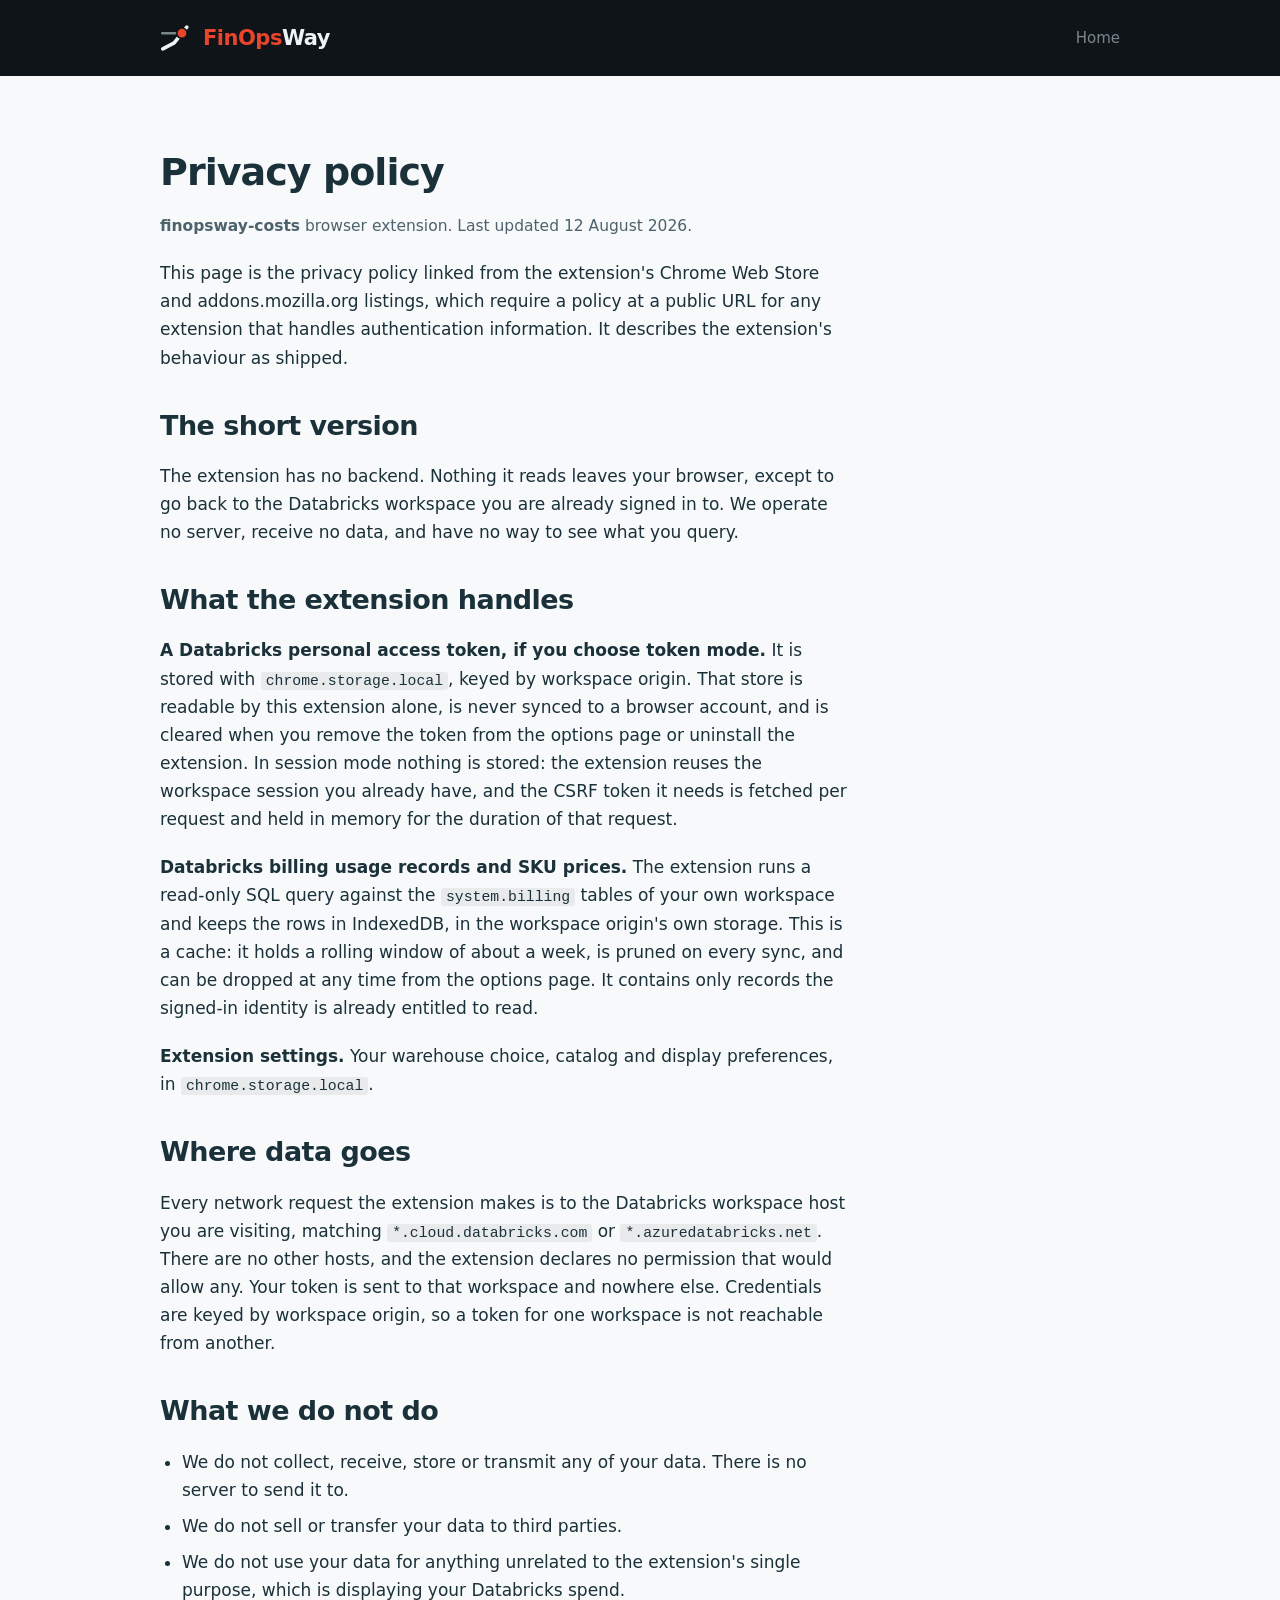
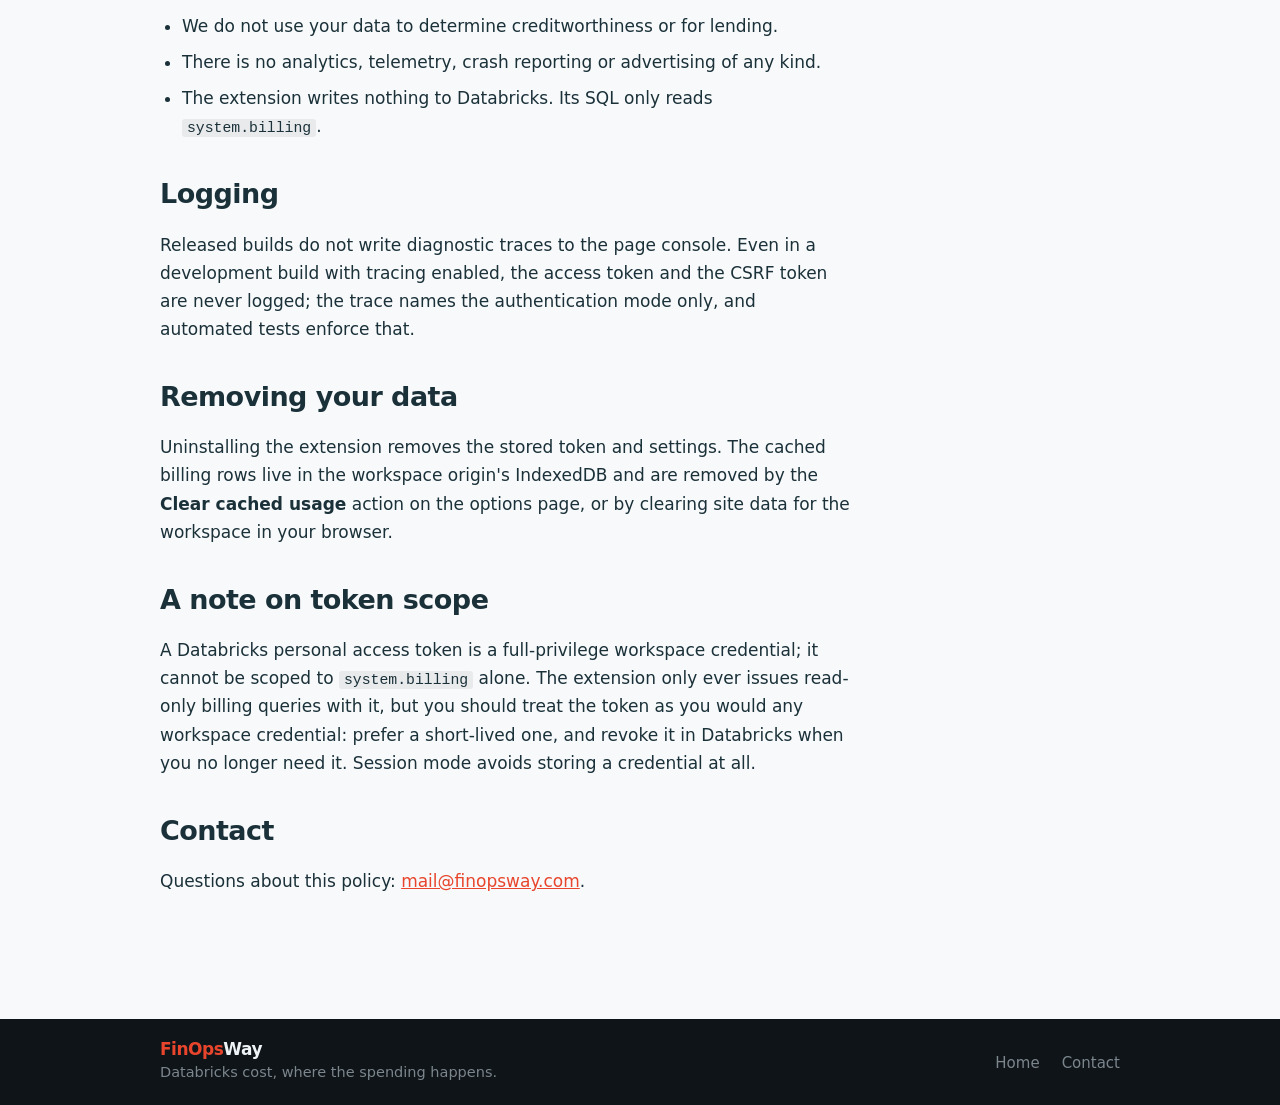
==== public/privacy/index.html @ 94daa9ab "feat: publish the privacy policy and the custom domain CNAME The stores need a privacy policy at a p" ====
<!DOCTYPE html>
<html lang="en">
  <head>
    <meta charset="utf-8" />
    <meta name="viewport" content="width=device-width, initial-scale=1" />
    <title>Privacy policy - FinOpsWay</title>
    <meta
      name="description"
      content="Privacy policy for the finopsway-costs browser extension. No backend, no telemetry: nothing leaves your browser except the query, which goes to the Databricks workspace you are already signed in to."
    />
    <!-- The store listings link here, so the URL has to stay put. A policy URL
         that starts 404ing is grounds for a listing to be pulled. -->
    <link rel="canonical" href="https://finopsway.com/privacy/" />
    <!-- One directory down, so assets are ../ - this page is served at
         /privacy/ by the directory index, which needs no server rewrite. -->
    <link rel="icon" href="../favicon.svg" type="image/svg+xml" />
    <link rel="stylesheet" href="../styles.css" />
  </head>
  <body>
    <a class="skip" href="#main">Skip to content</a>

    <header class="masthead is-compact">
      <div class="bar">
        <a class="lockup" href="../" aria-label="FinOpsWay home">
          <svg class="glyph" viewBox="0 0 32 32" aria-hidden="true">
            <path d="M2.2 11.2H21.95" stroke="#7c868d" stroke-width="2.4" stroke-linecap="round" fill="none" />
            <path
              d="M2.8 26.8L14.2 20.8L26.8 5.2"
              stroke="#eef3f5"
              stroke-width="3.6"
              stroke-linecap="round"
              stroke-linejoin="round"
              fill="none"
            />
            <circle cx="21.95" cy="11.2" r="6" fill="var(--ink)" />
            <circle cx="21.95" cy="11.2" r="4.35" fill="#e8452c" />
          </svg>
          <span class="wordmark"><span class="wm-red">FinOps</span><span class="wm-pale">Way</span></span>
        </a>
        <nav class="nav">
          <a href="../">Home</a>
        </nav>
      </div>
    </header>

    <main id="main" class="section prose">
      <h1 class="prose-title">Privacy policy</h1>
      <p class="prose-meta">
        <strong>finopsway-costs</strong> browser extension. Last updated 12 August 2026.
      </p>
      <p>
        This page is the privacy policy linked from the extension's Chrome Web
        Store and addons.mozilla.org listings, which require a policy at a public
        URL for any extension that handles authentication information. It
        describes the extension's behaviour as shipped.
      </p>

      <h2>The short version</h2>
      <p>
        The extension has no backend. Nothing it reads leaves your browser, except
        to go back to the Databricks workspace you are already signed in to. We
        operate no server, receive no data, and have no way to see what you query.
      </p>

      <h2>What the extension handles</h2>
      <p>
        <strong>A Databricks personal access token, if you choose token mode.</strong>
        It is stored with <code>chrome.storage.local</code>, keyed by workspace
        origin. That store is readable by this extension alone, is never synced to
        a browser account, and is cleared when you remove the token from the
        options page or uninstall the extension. In session mode nothing is
        stored: the extension reuses the workspace session you already have, and
        the CSRF token it needs is fetched per request and held in memory for the
        duration of that request.
      </p>
      <p>
        <strong>Databricks billing usage records and SKU prices.</strong> The
        extension runs a read-only SQL query against the
        <code>system.billing</code> tables of your own workspace and keeps the
        rows in IndexedDB, in the workspace origin's own storage. This is a cache:
        it holds a rolling window of about a week, is pruned on every sync, and
        can be dropped at any time from the options page. It contains only records
        the signed-in identity is already entitled to read.
      </p>
      <p>
        <strong>Extension settings.</strong> Your warehouse choice, catalog and
        display preferences, in <code>chrome.storage.local</code>.
      </p>

      <h2>Where data goes</h2>
      <p>
        Every network request the extension makes is to the Databricks workspace
        host you are visiting, matching <code>*.cloud.databricks.com</code> or
        <code>*.azuredatabricks.net</code>. There are no other hosts, and the
        extension declares no permission that would allow any. Your token is sent
        to that workspace and nowhere else. Credentials are keyed by workspace
        origin, so a token for one workspace is not reachable from another.
      </p>

      <h2>What we do not do</h2>
      <ul>
        <li>
          We do not collect, receive, store or transmit any of your data. There is
          no server to send it to.
        </li>
        <li>We do not sell or transfer your data to third parties.</li>
        <li>
          We do not use your data for anything unrelated to the extension's single
          purpose, which is displaying your Databricks spend.
        </li>
        <li>We do not use your data to determine creditworthiness or for lending.</li>
        <li>
          There is no analytics, telemetry, crash reporting or advertising of any
          kind.
        </li>
        <li>
          The extension writes nothing to Databricks. Its SQL only reads
          <code>system.billing</code>.
        </li>
      </ul>

      <h2>Logging</h2>
      <p>
        Released builds do not write diagnostic traces to the page console. Even in
        a development build with tracing enabled, the access token and the CSRF
        token are never logged; the trace names the authentication mode only, and
        automated tests enforce that.
      </p>

      <h2>Removing your data</h2>
      <p>
        Uninstalling the extension removes the stored token and settings. The
        cached billing rows live in the workspace origin's IndexedDB and are
        removed by the <strong>Clear cached usage</strong> action on the options
        page, or by clearing site data for the workspace in your browser.
      </p>

      <h2>A note on token scope</h2>
      <p>
        A Databricks personal access token is a full-privilege workspace
        credential; it cannot be scoped to <code>system.billing</code> alone. The
        extension only ever issues read-only billing queries with it, but you
        should treat the token as you would any workspace credential: prefer a
        short-lived one, and revoke it in Databricks when you no longer need it.
        Session mode avoids storing a credential at all.
      </p>

      <h2>Contact</h2>
      <p>
        Questions about this policy:
        <a href="mailto:mail@finopsway.com">mail@finopsway.com</a>.
      </p>
    </main>

    <footer class="footer">
      <div class="bar">
        <div class="footer-id">
          <span class="wordmark small"><span class="wm-red">FinOps</span><span class="wm-pale">Way</span></span>
          <p class="colophon">Databricks cost, where the spending happens.</p>
        </div>
        <nav class="nav">
          <a href="../">Home</a>
          <a href="mailto:mail@finopsway.com">Contact</a>
        </nav>
      </div>
    </footer>
  </body>
</html>
---- public/styles.css ----
/* FinOpsWay site styles.
 *
 * Every colour here is one the extension already uses, so the site and the
 * product cannot drift: #0e1418 is the dark Databricks nav the chip sits in,
 * #eef3f5 the amount, #7c868d the muted ink, #3ddc97 the healthy lamp, and
 * #e8452c the brand red. Nothing was invented for the website. */

:root {
  --ink: #0e1418;
  --ink-lift: #1d252b;
  --pale: #eef3f5;
  --muted: #7c868d;
  --red: #e8452c;
  --mint: #3ddc97;

  --paper: #f7f9fa;
  --surface: #ffffff;
  --fg: #1b3139;
  --fg-soft: #4d626c;
  --border: #e2e8eb;

  --measure: 64ch;
  --pad: clamp(20px, 5vw, 48px);

  --sans: system-ui, -apple-system, "Segoe UI", Roboto, sans-serif;
  --mono: Consolas, "SF Mono", ui-monospace, "Cascadia Mono", monospace;
}

@media (prefers-color-scheme: dark) {
  :root {
    --paper: #12191d;
    --surface: #182227;
    --fg: #eef3f5;
    --fg-soft: #a8b8c0;
    --border: #26333a;
  }
}

* {
  box-sizing: border-box;
}

body {
  margin: 0;
  background: var(--paper);
  color: var(--fg);
  font-family: var(--sans);
  font-size: 17px;
  line-height: 1.65;
  -webkit-font-smoothing: antialiased;
}

p {
  margin: 0;
  max-width: var(--measure);
}

code {
  font-family: var(--mono);
  font-size: 0.87em;
}

a {
  color: var(--red);
}

a:focus-visible,
.skip:focus-visible {
  outline: 2px solid var(--red);
  outline-offset: 3px;
  border-radius: 2px;
}

/* Keyboard users get to the content without walking the nav. */
.skip {
  position: absolute;
  left: -9999px;
}
.skip:focus {
  left: 12px;
  top: 12px;
  z-index: 2;
  background: var(--pale);
  color: var(--ink);
  padding: 8px 14px;
  border-radius: 3px;
}

/* ---------- masthead ------------------------------------------------------ */
/* Flat, not a gradient: the header glyph knocks its ring out in var(--ink),
 * which only disappears if the background behind it is one colour. */
.masthead {
  background: var(--ink);
  color: var(--pale);
  padding: 0 var(--pad) clamp(56px, 9vw, 96px);
}

.bar {
  max-width: 960px;
  margin: 0 auto;
  display: flex;
  align-items: center;
  gap: 20px;
  flex-wrap: wrap;
  padding: 22px 0;
}

.lockup {
  display: flex;
  align-items: center;
  gap: 11px;
  text-decoration: none;
}

.glyph {
  width: 32px;
  height: 32px;
  flex: 0 0 auto;
}

.wordmark {
  font-size: 21px;
  font-weight: 800;
  letter-spacing: -0.5px;
  line-height: 1;
}
.wordmark.small {
  font-size: 17px;
}
.wm-red {
  color: var(--red);
}
.wm-pale {
  color: var(--pale);
}

.nav {
  margin-left: auto;
  display: flex;
  gap: 22px;
  font-size: 15px;
}
.nav a {
  color: var(--muted);
  text-decoration: none;
}
.nav a:hover {
  color: var(--pale);
}

.hero {
  max-width: 960px;
  margin: 0 auto;
  display: flex;
  flex-direction: column;
  gap: 22px;
  padding-top: clamp(28px, 5vw, 52px);
}

h1 {
  font-size: clamp(30px, 5.4vw, 46px);
  line-height: 1.08;
  letter-spacing: -0.025em;
  font-weight: 800;
  text-wrap: balance;
  margin: 0;
  max-width: 24ch;
}

.standfirst {
  font-size: clamp(17px, 2.2vw, 20px);
  color: #b6c2c9;
  max-width: 58ch;
}

/* ---------- the chip, as it renders in the product ----------------------- */
.chipdemo {
  padding-top: 8px;
}

.chip {
  display: inline-flex;
  align-items: center;
  gap: 10px;
  background: var(--ink-lift);
  border: 1px solid #2c363d;
  border-radius: 999px;
  padding: 9px 17px;
  font-size: 15px;
  font-variant-numeric: tabular-nums;
  max-width: 100%;
  flex-wrap: wrap;
}

.lamp {
  width: 8px;
  height: 8px;
  flex: 0 0 auto;
  border-radius: 50%;
  background: var(--mint);
  box-shadow: 0 0 0 3px rgba(61, 220, 151, 0.18);
}

.amount {
  color: var(--pale);
  font-weight: 700;
}
.denom,
.window {
  color: var(--muted);
}

.caption {
  font-size: 14.5px;
  color: var(--muted);
  max-width: 56ch;
}

/* ---------- sections ----------------------------------------------------- */
/* The +2*--pad keeps the CONTENT box at 960px, so section text lines up with
 * the masthead's .bar and .hero, which are 960px inside the masthead's own
 * horizontal padding. A flat max-width:960px here would inset them by --pad
 * relative to the header and read as a wobble down the left edge. */
.section {
  max-width: calc(960px + var(--pad) * 2);
  margin: 0 auto;
  padding: clamp(44px, 7vw, 76px) var(--pad);
  display: flex;
  flex-direction: column;
  gap: 20px;
  border-bottom: 1px solid var(--border);
}
.section:last-child {
  border-bottom: none;
}

h2 {
  font-size: clamp(22px, 3vw, 27px);
  letter-spacing: -0.02em;
  line-height: 1.2;
  font-weight: 700;
  margin: 0;
}

h3 {
  font-size: 17px;
  letter-spacing: -0.01em;
  font-weight: 700;
  margin: 0;
}

.lead {
  color: var(--fg-soft);
}

.note {
  font-size: 15px;
  color: var(--fg-soft);
}

.cards {
  display: grid;
  grid-template-columns: repeat(auto-fit, minmax(240px, 1fr));
  gap: 18px;
}

.card {
  background: var(--surface);
  border: 1px solid var(--border);
  border-radius: 4px;
  padding: 20px 20px 22px;
  display: flex;
  flex-direction: column;
  gap: 9px;
}
.card p {
  font-size: 15.5px;
  color: var(--fg-soft);
  max-width: none;
}

/* ---------- facts ------------------------------------------------------- */
.facts {
  margin: 0;
  display: flex;
  flex-direction: column;
  gap: 1px;
  background: var(--border);
  border: 1px solid var(--border);
  border-radius: 4px;
  overflow: hidden;
}

.fact {
  background: var(--surface);
  padding: 15px 20px;
  display: grid;
  grid-template-columns: 130px 1fr;
  gap: 18px;
  align-items: baseline;
}

/* --fg-soft, not --muted: #7c868d is 4.81:1 on the dark masthead but only
 * 3.75:1 on a white card, which fails AA for 11px text. --fg-soft is 6.31:1
 * light and 7.97:1 dark. */
.fact dt {
  font-family: var(--mono);
  font-size: 11px;
  letter-spacing: 0.11em;
  text-transform: uppercase;
  color: var(--fg-soft);
}

.fact dd {
  margin: 0;
  font-size: 15.5px;
  color: var(--fg-soft);
}

/* ---------- prose (the privacy policy) ---------------------------------- */
/* Used as `class="section prose"`, so it inherits the section's centred
 * measure and flex-column gap. It must undo the section's rule: .prose is
 * declared after .section at equal specificity, so it wins. */
.prose {
  border-bottom: none;
}

.prose-title {
  font-size: clamp(28px, 4.4vw, 38px);
  line-height: 1.1;
  letter-spacing: -0.025em;
  font-weight: 800;
  margin: 0;
}

.prose-meta {
  color: var(--fg-soft);
  font-size: 15.5px;
}

/* Extra air above a heading than the section's flex gap alone gives, so the
 * policy reads as sections rather than one undifferentiated column. */
.prose h2 {
  margin-top: 18px;
}

.prose ul {
  margin: 0;
  padding-left: 22px;
  max-width: var(--measure);
  display: flex;
  flex-direction: column;
  gap: 8px;
}

.prose code {
  background: color-mix(in srgb, var(--fg) 7%, transparent);
  border-radius: 3px;
  padding: 1px 5px;
}

/* No hero underneath, so the masthead does not need the hero's bottom room. */
.masthead.is-compact {
  padding-bottom: 0;
}

/* ---------- footer ------------------------------------------------------ */
.footer {
  background: var(--ink);
  color: var(--muted);
  padding: 0 var(--pad);
  margin-top: clamp(24px, 5vw, 48px);
}
.footer-id {
  display: flex;
  flex-direction: column;
  gap: 3px;
}

/* No margin-left:auto here - .nav already claims the free space, and two
 * competing autos would split it and pull the tagline off the wordmark. */
.colophon {
  font-size: 14.5px;
  color: var(--muted);
}

@media (max-width: 560px) {
  .fact {
    grid-template-columns: 1fr;
    gap: 4px;
  }
}
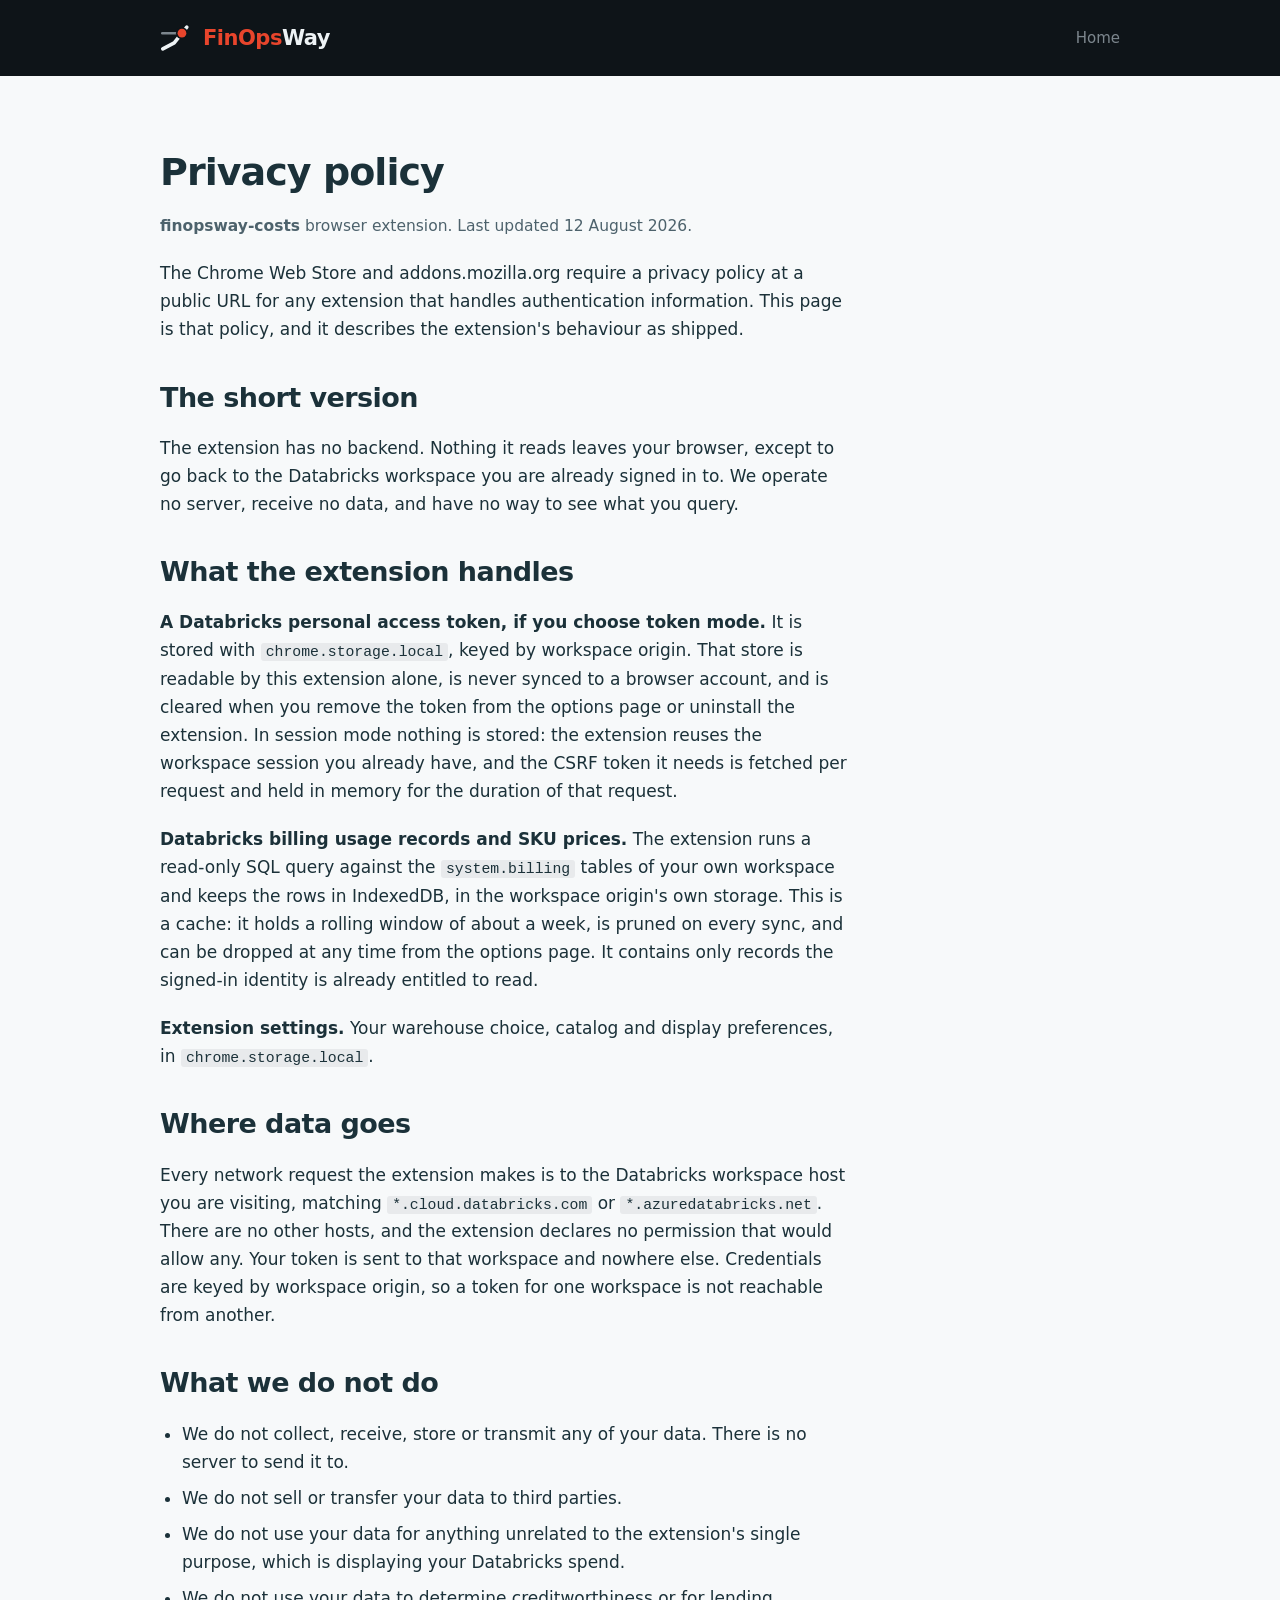
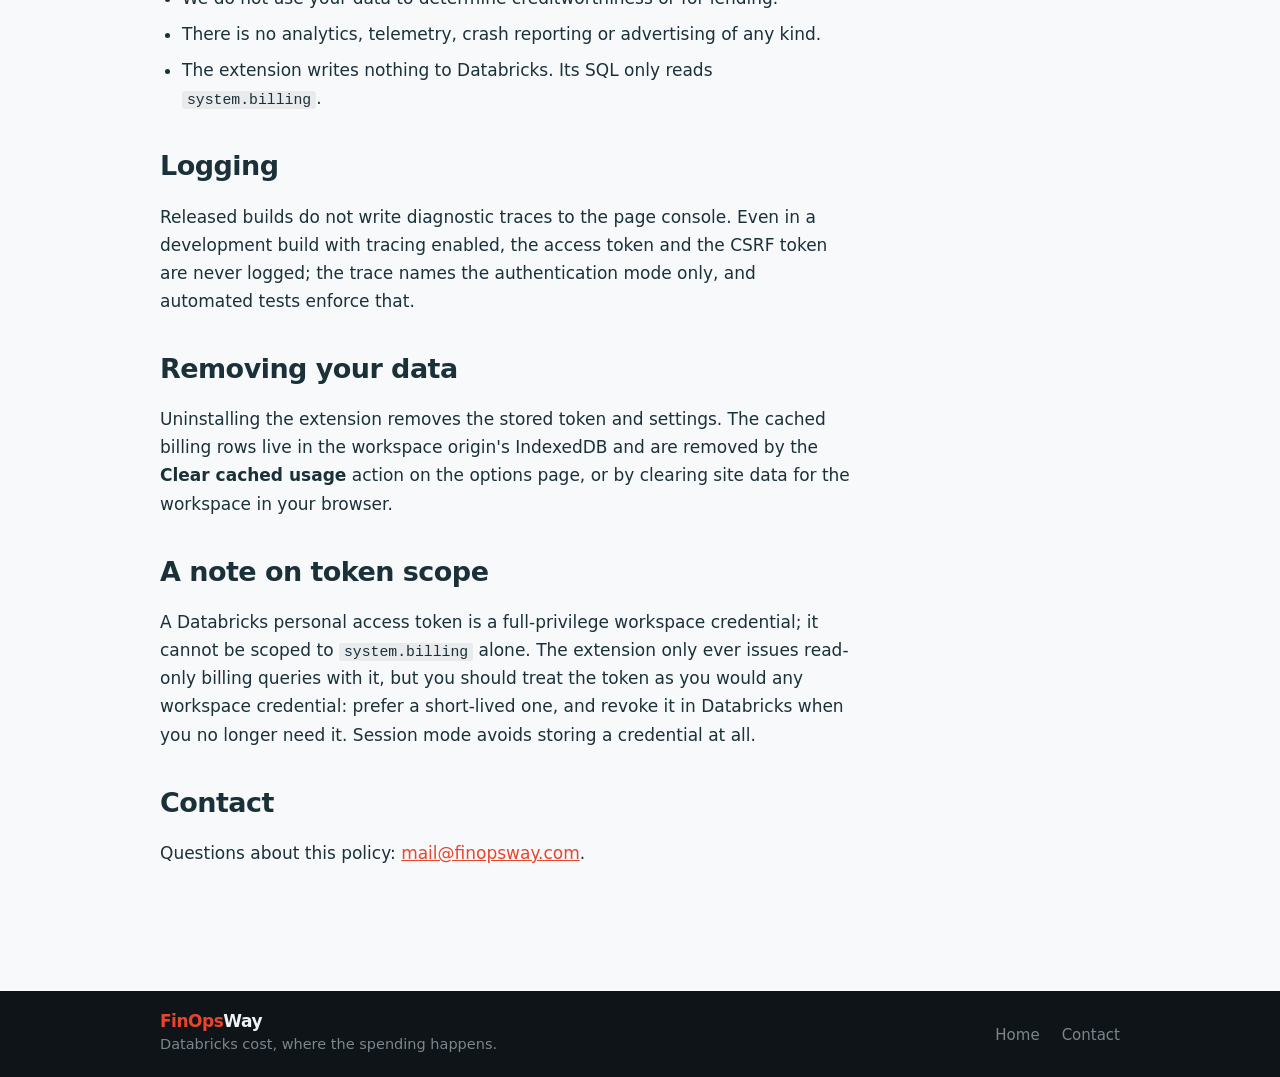
==== commit 4ca551a8: "fix: state the policy's purpose without asserting live store listings The page claimed to be 'linked" ====
--- a/public/privacy/index.html
+++ b/public/privacy/index.html
@@ -49,10 +49,10 @@
         <strong>finopsway-costs</strong> browser extension. Last updated 12 August 2026.
       </p>
       <p>
-        This page is the privacy policy linked from the extension's Chrome Web
-        Store and addons.mozilla.org listings, which require a policy at a public
-        URL for any extension that handles authentication information. It
-        describes the extension's behaviour as shipped.
+        The Chrome Web Store and addons.mozilla.org require a privacy policy at a
+        public URL for any extension that handles authentication information.
+        This page is that policy, and it describes the extension's behaviour as
+        shipped.
       </p>
 
       <h2>The short version</h2>
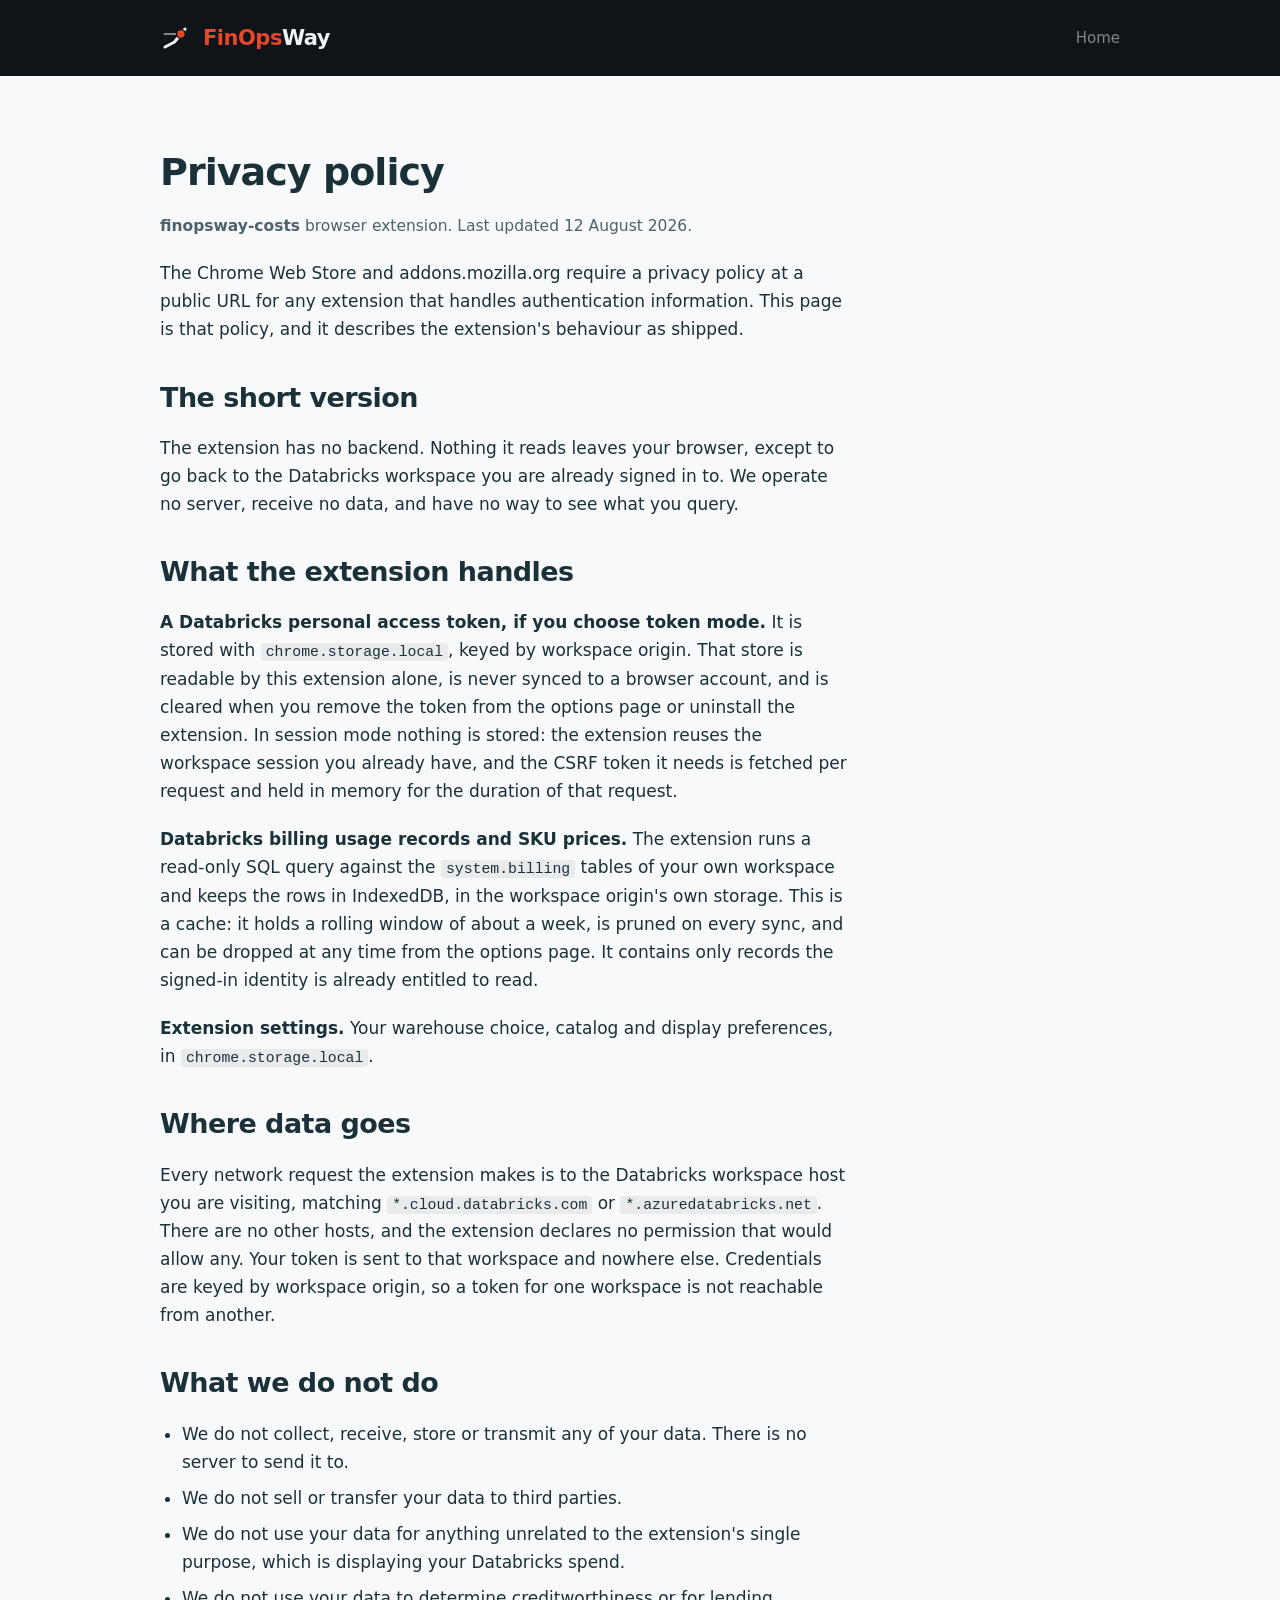
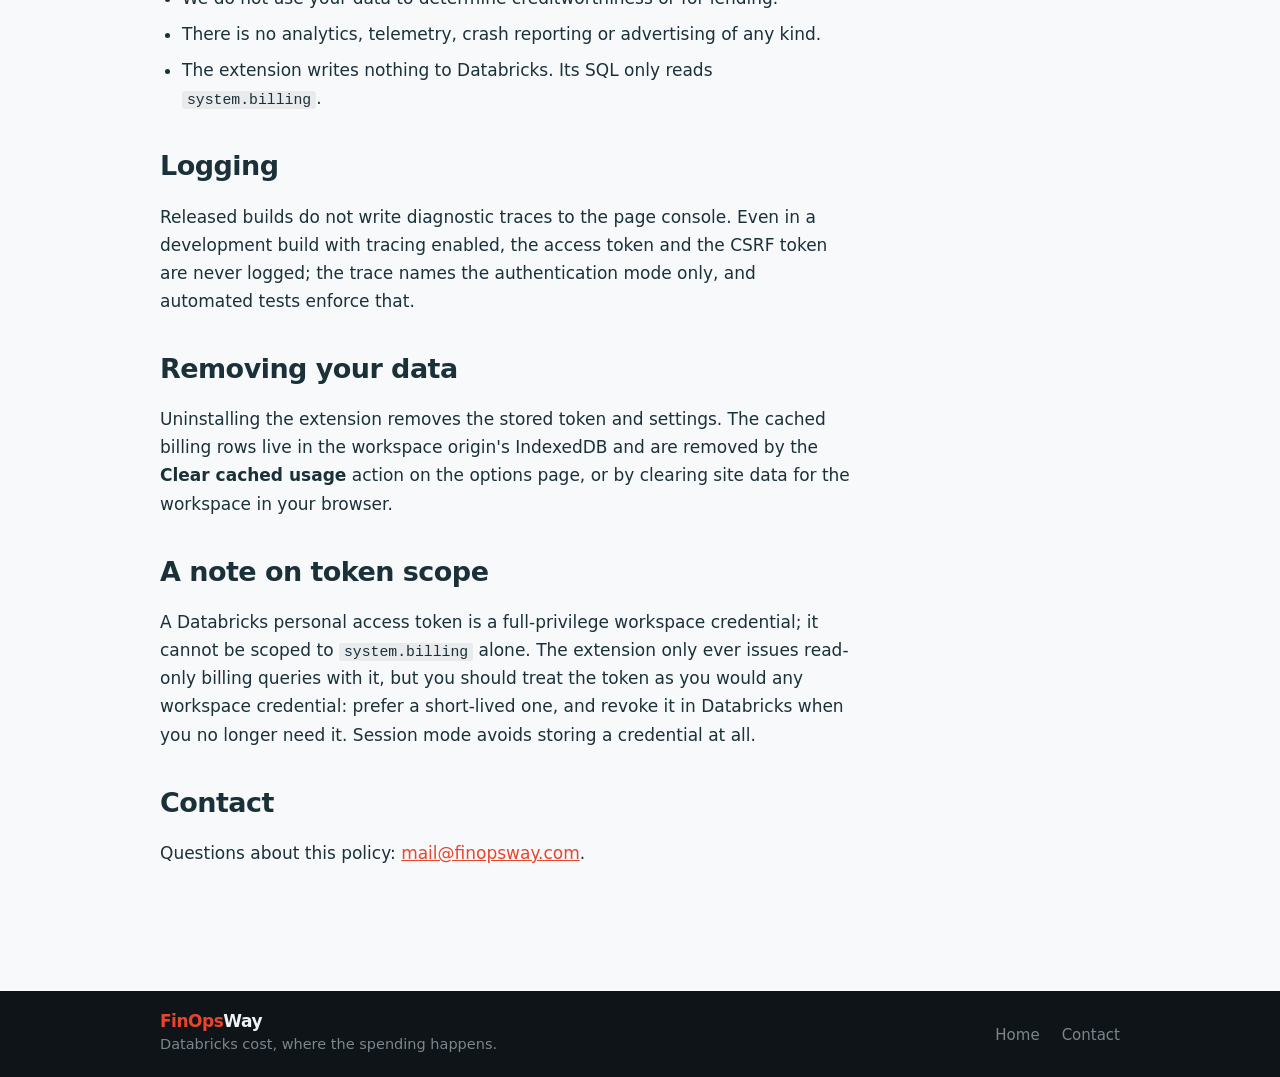
==== commit 4ca6a102: "feat: update index and privacy pages with improved content and styling" ====
--- a/public/privacy/index.html
+++ b/public/privacy/index.html
@@ -22,18 +22,22 @@
     <header class="masthead is-compact">
       <div class="bar">
         <a class="lockup" href="../" aria-label="FinOpsWay home">
+          <!-- The Threshold mark, same geometry as the extension's icon
+               (src/mark.js in the extension repo), scaled from its 128 grid to
+               32. The ring knocks its gap out in var(--ink), which only
+               disappears because the masthead behind it is one flat colour. -->
           <svg class="glyph" viewBox="0 0 32 32" aria-hidden="true">
-            <path d="M2.2 11.2H21.95" stroke="#7c868d" stroke-width="2.4" stroke-linecap="round" fill="none" />
+            <path d="M4.5 12H20.96" stroke="#7c868d" stroke-width="2" stroke-linecap="round" fill="none" />
             <path
-              d="M2.8 26.8L14.2 20.8L26.8 5.2"
+              d="M5 25L14.5 20L25 7"
               stroke="#eef3f5"
-              stroke-width="3.6"
+              stroke-width="3"
               stroke-linecap="round"
               stroke-linejoin="round"
               fill="none"
             />
-            <circle cx="21.95" cy="11.2" r="6" fill="var(--ink)" />
-            <circle cx="21.95" cy="11.2" r="4.35" fill="#e8452c" />
+            <circle cx="20.96" cy="12" r="5" fill="var(--ink)" />
+            <circle cx="20.96" cy="12" r="3.63" fill="#e8452c" />
           </svg>
           <span class="wordmark"><span class="wm-red">FinOps</span><span class="wm-pale">Way</span></span>
         </a>
--- a/public/styles.css
+++ b/public/styles.css
@@ -3,7 +3,9 @@
  * Every colour here is one the extension already uses, so the site and the
  * product cannot drift: #0e1418 is the dark Databricks nav the chip sits in,
  * #eef3f5 the amount, #7c868d the muted ink, #3ddc97 the healthy lamp, and
- * #e8452c the brand red. Nothing was invented for the website. */
+ * #e8452c the brand red. The one addition is #3f6a7d for the timeline's
+ * reported span - deliberately not a lamp colour, because the lamp colours are
+ * status and the timeline is not reporting a status. */
 
 :root {
   --ink: #0e1418;
@@ -12,6 +14,7 @@
   --muted: #7c868d;
   --red: #e8452c;
   --mint: #3ddc97;
+  --span: #3f6a7d;
 
   --paper: #f7f9fa;
   --surface: #ffffff;
@@ -137,7 +140,8 @@
 .nav {
   margin-left: auto;
   display: flex;
-  gap: 22px;
+  flex-wrap: wrap;
+  gap: 8px 22px;
   font-size: 15px;
 }
 .nav a {
@@ -171,6 +175,122 @@
   font-size: clamp(17px, 2.2vw, 20px);
   color: #b6c2c9;
   max-width: 58ch;
+}
+.standfirst em {
+  color: var(--pale);
+  font-style: italic;
+}
+
+/* ---------- the two clocks ------------------------------------------------ */
+/* The gap is the argument, so the clocks render before the headline. "Your
+ * clock" is deliberately hollow - the present is the part with no data in it
+ * yet - and the stroke fallback keeps it legible where text-stroke is not
+ * supported.
+ *
+ * The composition is the store promo tile's: three equal columns over one
+ * bar, with the hatch starting at the third column (see .timebar-known and
+ * .timelabels-known - the fractions must agree), so the difference clock
+ * sits exactly over the hours nobody has data for. */
+.clocks {
+  display: grid;
+  grid-template-columns: repeat(3, 1fr);
+  align-items: start;
+  gap: 20px;
+}
+
+.clk {
+  display: flex;
+  flex-direction: column;
+  gap: 6px;
+}
+
+.clk-label {
+  font-family: var(--mono);
+  font-size: 11px;
+  letter-spacing: 0.14em;
+  text-transform: uppercase;
+  color: var(--muted);
+}
+
+.clk-time {
+  font-size: clamp(40px, 8vw, 72px);
+  font-weight: 800;
+  letter-spacing: -0.045em;
+  line-height: 0.95;
+  font-variant-numeric: tabular-nums;
+  white-space: nowrap;
+}
+
+.clk-now .clk-time {
+  color: #55636b;
+}
+@supports (-webkit-text-stroke: 1px black) {
+  .clk-now .clk-time {
+    color: transparent;
+    -webkit-text-stroke: 1.5px #55636b;
+  }
+}
+
+.clk-known .clk-time {
+  color: var(--pale);
+}
+
+.clk-gap .clk-label {
+  color: var(--red);
+}
+.clk-gap .clk-time {
+  color: var(--red);
+  font-size: clamp(26px, 4.6vw, 42px);
+}
+
+/* ---------- the timeline -------------------------------------------------- */
+/* One bar, two textures: solid for the hours billing has reported, hatched
+ * for the hours since. The hatch is the extension's own overhang idiom. */
+/* Full hero width, not a capped one: the clocks grid above shares the 78%
+ * split, and the two only line up if they are the same width. */
+.timeline {
+  display: flex;
+  flex-direction: column;
+  gap: 7px;
+}
+
+.timebar {
+  display: flex;
+  height: 14px;
+  border-radius: 3px;
+  overflow: hidden;
+  border: 1px solid #212c33;
+}
+
+.timebar-known {
+  /* Two clock columns of the three above, so the hatch starts under the
+   * difference clock. The gap between columns keeps this exact enough. */
+  flex: 0 0 66.666%;
+  background: var(--span);
+}
+
+.timebar-gap {
+  flex: 1;
+  background-color: #141d22;
+  background-image: repeating-linear-gradient(
+    45deg,
+    transparent 0 3px,
+    rgba(238, 243, 245, 0.35) 3px 5px
+  );
+}
+
+.timelabels {
+  display: flex;
+  font-family: var(--mono);
+  font-size: 11px;
+  letter-spacing: 0.06em;
+  color: var(--muted);
+}
+.timelabels-known {
+  flex: 0 0 66.666%;
+}
+.timelabels-gap {
+  white-space: nowrap;
 }
 
 /* ---------- the chip, as it renders in the product ----------------------- */
@@ -200,6 +320,11 @@
   background: var(--mint);
   box-shadow: 0 0 0 3px rgba(61, 220, 151, 0.18);
 }
+.lamp.small {
+  width: 7px;
+  height: 7px;
+  box-shadow: 0 0 0 2px rgba(61, 220, 151, 0.18);
+}
 
 .amount {
   color: var(--pale);
@@ -279,6 +404,67 @@
   max-width: none;
 }
 
+/* ---------- chip anatomy -------------------------------------------------- */
+/* Each term opens with the fragment of the chip it names, rendered in the
+ * chip's own colours. The pills are literal product colours on both themes,
+ * because they depict the product rather than the page. */
+/* minmax(300px), not the cards' 240px: four parts at 240 break 3+1 inside the
+ * 960px measure and orphan the horizon on its own row; 300 makes it a 2x2. */
+.anatomy {
+  margin: 0;
+  display: grid;
+  grid-template-columns: repeat(auto-fit, minmax(300px, 1fr));
+  gap: 18px;
+}
+
+.part {
+  background: var(--surface);
+  border: 1px solid var(--border);
+  border-radius: 4px;
+  padding: 18px 20px 20px;
+  display: flex;
+  flex-direction: column;
+  gap: 8px;
+}
+
+.part dt {
+  display: flex;
+  align-items: center;
+  gap: 10px;
+  font-weight: 700;
+  font-size: 16px;
+}
+
+.part dd {
+  margin: 0;
+  font-size: 15px;
+  color: var(--fg-soft);
+}
+
+.chipbit {
+  display: inline-flex;
+  align-items: center;
+  justify-content: center;
+  gap: 6px;
+  background: var(--ink-lift);
+  border: 1px solid #2c363d;
+  border-radius: 999px;
+  padding: 5px 11px;
+  min-width: 34px;
+  font-size: 13px;
+  font-variant-numeric: tabular-nums;
+  flex: 0 0 auto;
+}
+
+.bit-amount {
+  color: var(--pale);
+  font-weight: 700;
+}
+.bit-denom,
+.bit-window {
+  color: var(--muted);
+}
+
 /* ---------- facts ------------------------------------------------------- */
 .facts {
   margin: 0;
@@ -317,6 +503,37 @@
   color: var(--fg-soft);
 }
 
+/* ---------- get it -------------------------------------------------------- */
+.getrow {
+  display: flex;
+  gap: 12px;
+  flex-wrap: wrap;
+}
+
+.cta {
+  display: inline-block;
+  background: var(--red);
+  color: #ffffff;
+  text-decoration: none;
+  font-weight: 600;
+  font-size: 15px;
+  padding: 11px 18px;
+  border-radius: 4px;
+}
+.cta:hover {
+  filter: brightness(1.08);
+}
+
+.cta.ghost {
+  background: transparent;
+  color: var(--red);
+  border: 1px solid var(--red);
+}
+.cta.ghost:hover {
+  filter: none;
+  background: color-mix(in srgb, var(--red) 8%, transparent);
+}
+
 /* ---------- prose (the privacy policy) ---------------------------------- */
 /* Used as `class="section prose"`, so it inherits the section's centred
  * measure and flex-column gap. It must undo the section's rule: .prose is
@@ -384,9 +601,29 @@
   color: var(--muted);
 }
 
+/* Below this a third of the row cannot hold a clock; the grid gives way to a
+ * plain wrapping row and the exact hatch alignment with it. */
+@media (max-width: 720px) {
+  .clocks {
+    display: flex;
+    flex-wrap: wrap;
+    align-items: baseline;
+    gap: 18px 40px;
+  }
+}
+
 @media (max-width: 560px) {
   .fact {
     grid-template-columns: 1fr;
     gap: 4px;
   }
-}
+  /* The 78% basis plus a nowrap label overflows a phone; let the reported
+   * label shrink and the hatched label wrap instead. */
+  .timelabels-known {
+    flex: 1 1 auto;
+  }
+  .timelabels-gap {
+    white-space: normal;
+    text-align: right;
+  }
+}
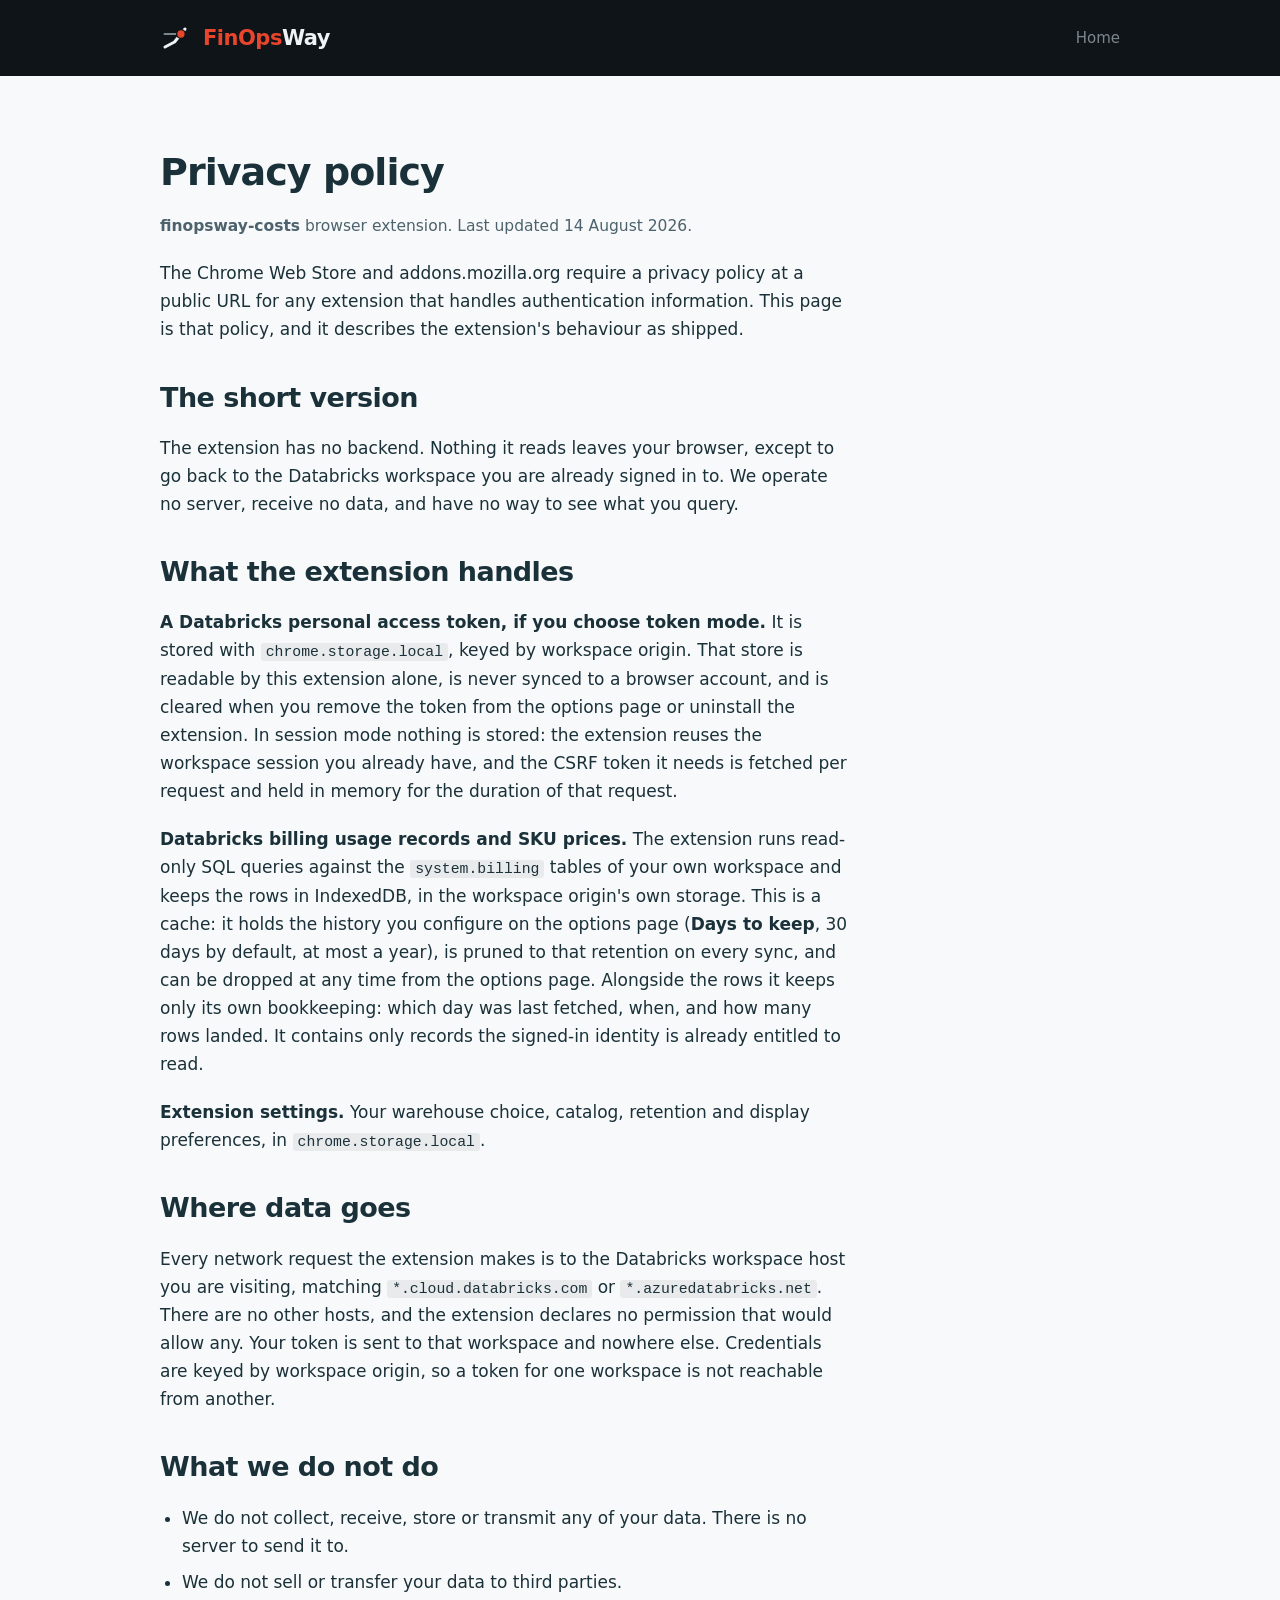
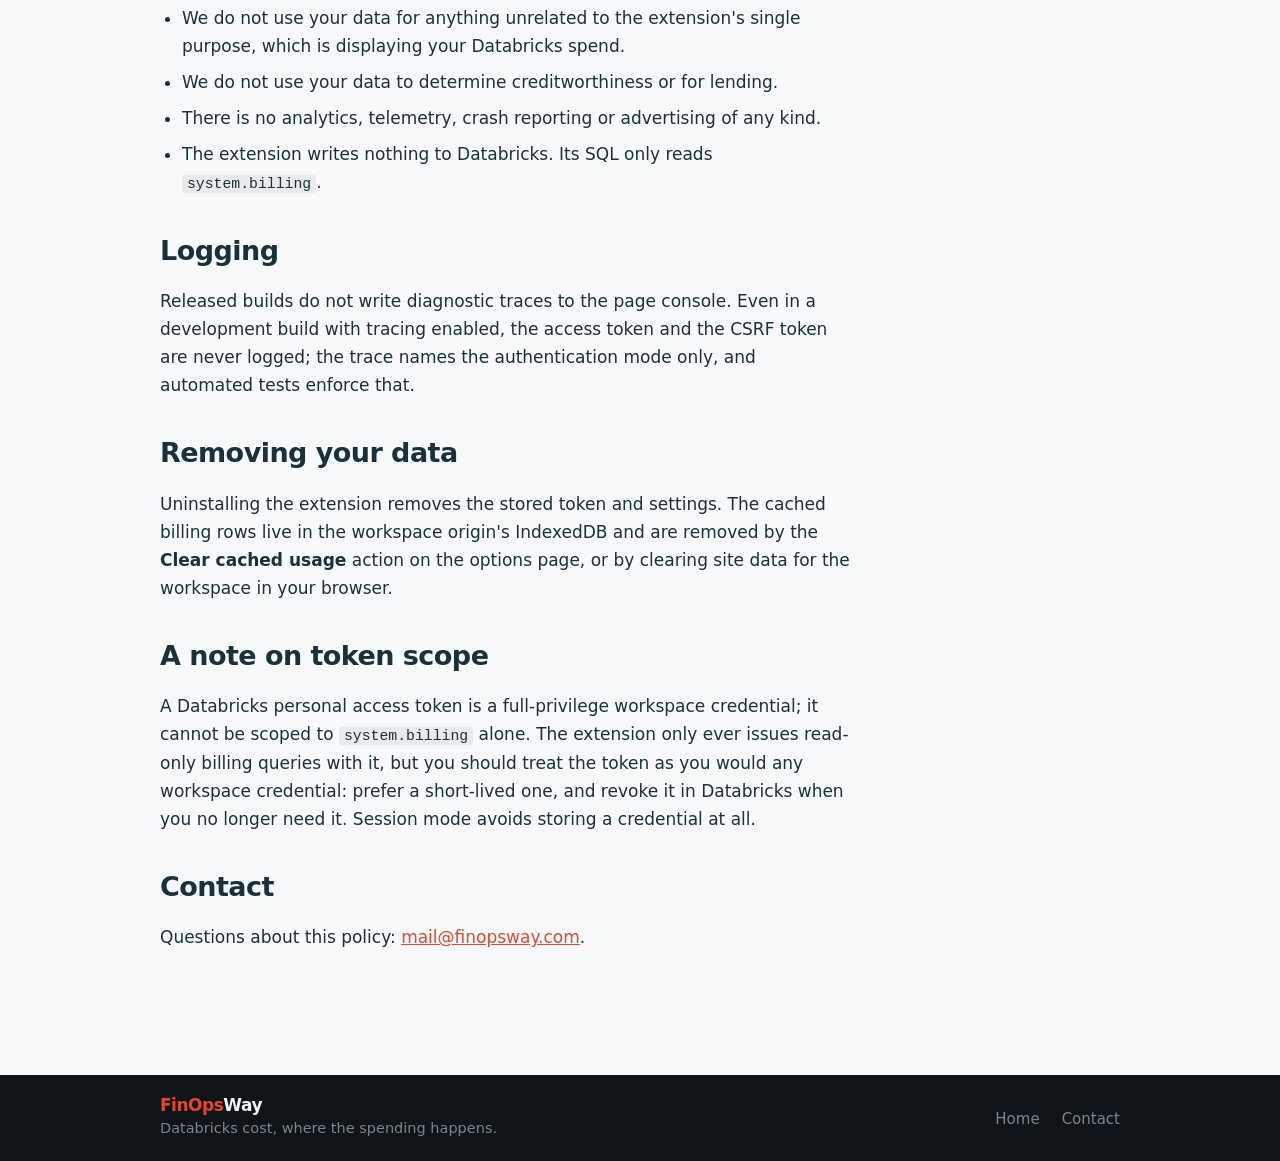
==== commit 2fccfc08: "fix: update privacy policy last updated date and clarify data handling details" ====
--- a/public/privacy/index.html
+++ b/public/privacy/index.html
@@ -50,7 +50,7 @@
     <main id="main" class="section prose">
       <h1 class="prose-title">Privacy policy</h1>
       <p class="prose-meta">
-        <strong>finopsway-costs</strong> browser extension. Last updated 12 August 2026.
+        <strong>finopsway-costs</strong> browser extension. Last updated 14 August 2026.
       </p>
       <p>
         The Chrome Web Store and addons.mozilla.org require a privacy policy at a
@@ -79,16 +79,20 @@
       </p>
       <p>
         <strong>Databricks billing usage records and SKU prices.</strong> The
-        extension runs a read-only SQL query against the
+        extension runs read-only SQL queries against the
         <code>system.billing</code> tables of your own workspace and keeps the
         rows in IndexedDB, in the workspace origin's own storage. This is a cache:
-        it holds a rolling window of about a week, is pruned on every sync, and
-        can be dropped at any time from the options page. It contains only records
-        the signed-in identity is already entitled to read.
+        it holds the history you configure on the options page
+        (<strong>Days to keep</strong>, 30 days by default, at most a year), is
+        pruned to that retention on every sync, and can be dropped at any time
+        from the options page. Alongside the rows it keeps only its own
+        bookkeeping: which day was last fetched, when, and how many rows landed.
+        It contains only records the signed-in identity is already entitled to
+        read.
       </p>
       <p>
-        <strong>Extension settings.</strong> Your warehouse choice, catalog and
-        display preferences, in <code>chrome.storage.local</code>.
+        <strong>Extension settings.</strong> Your warehouse choice, catalog,
+        retention and display preferences, in <code>chrome.storage.local</code>.
       </p>
 
       <h2>Where data goes</h2>
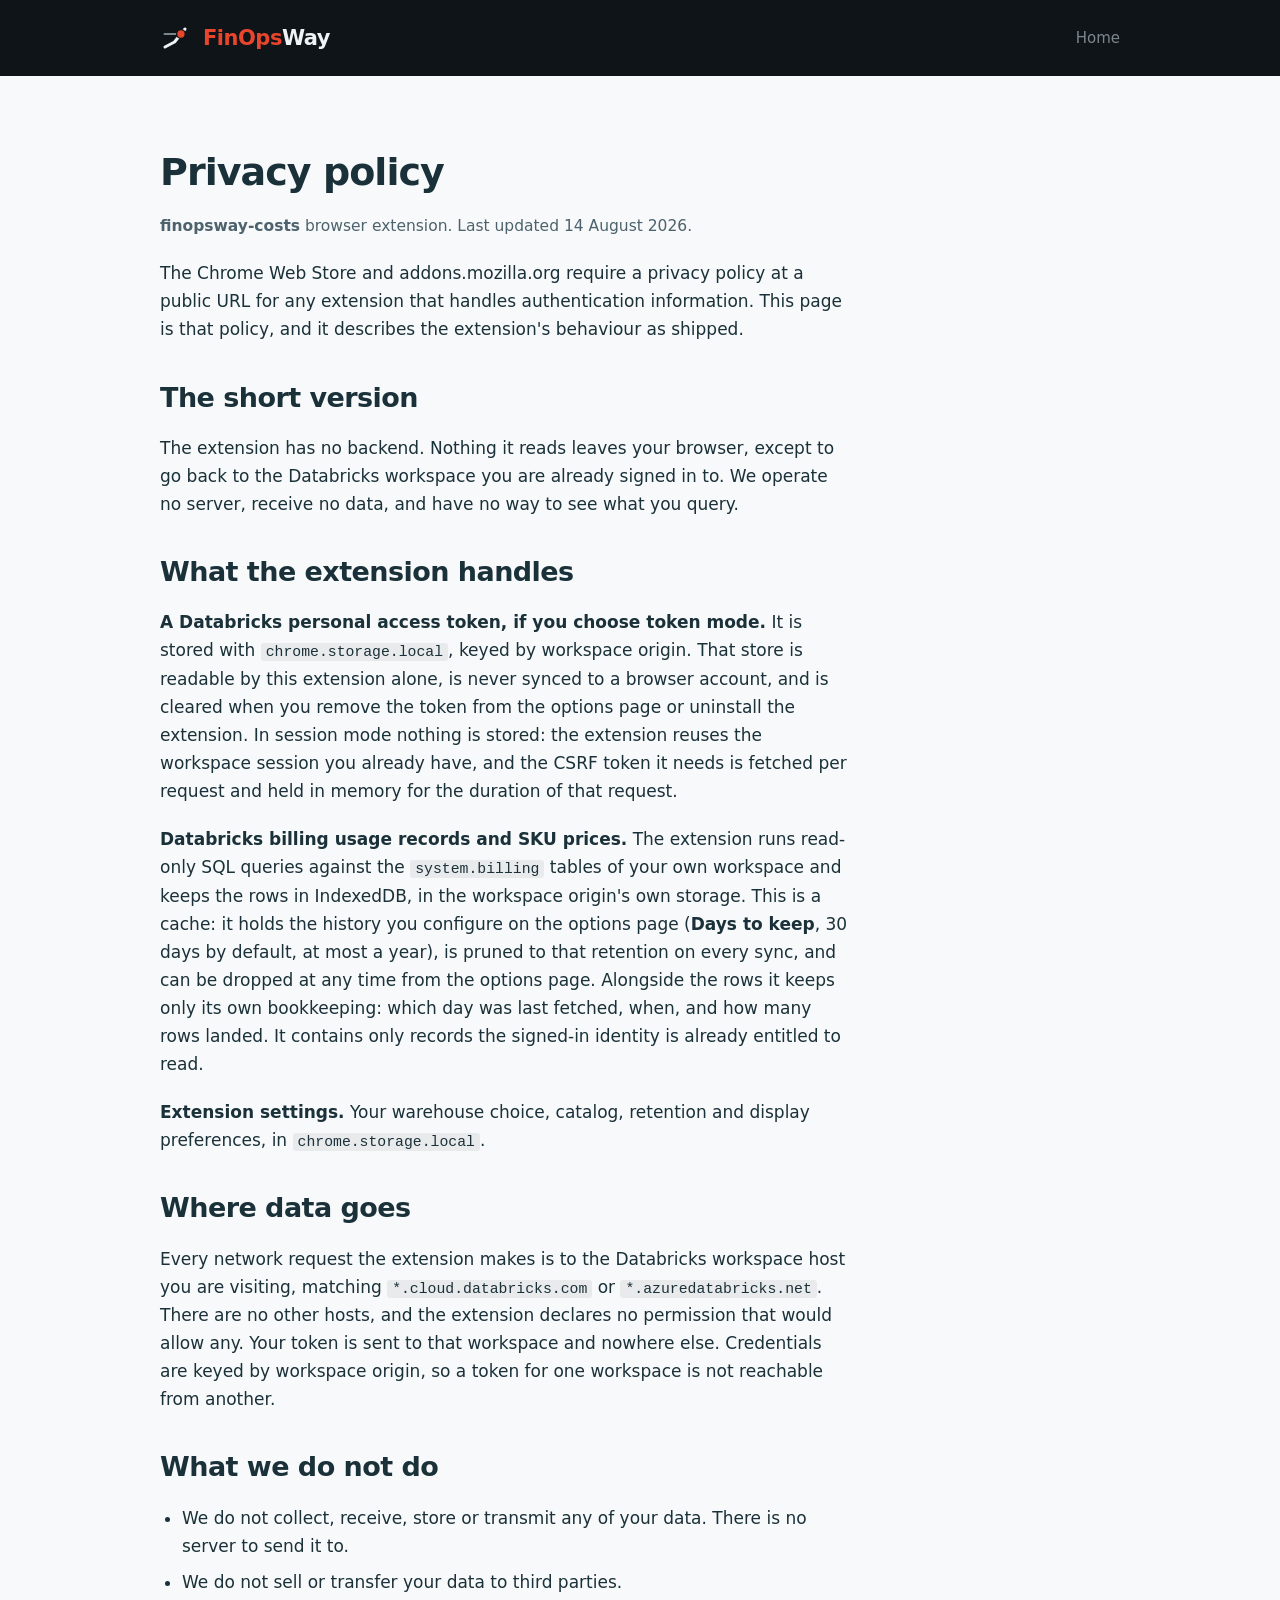
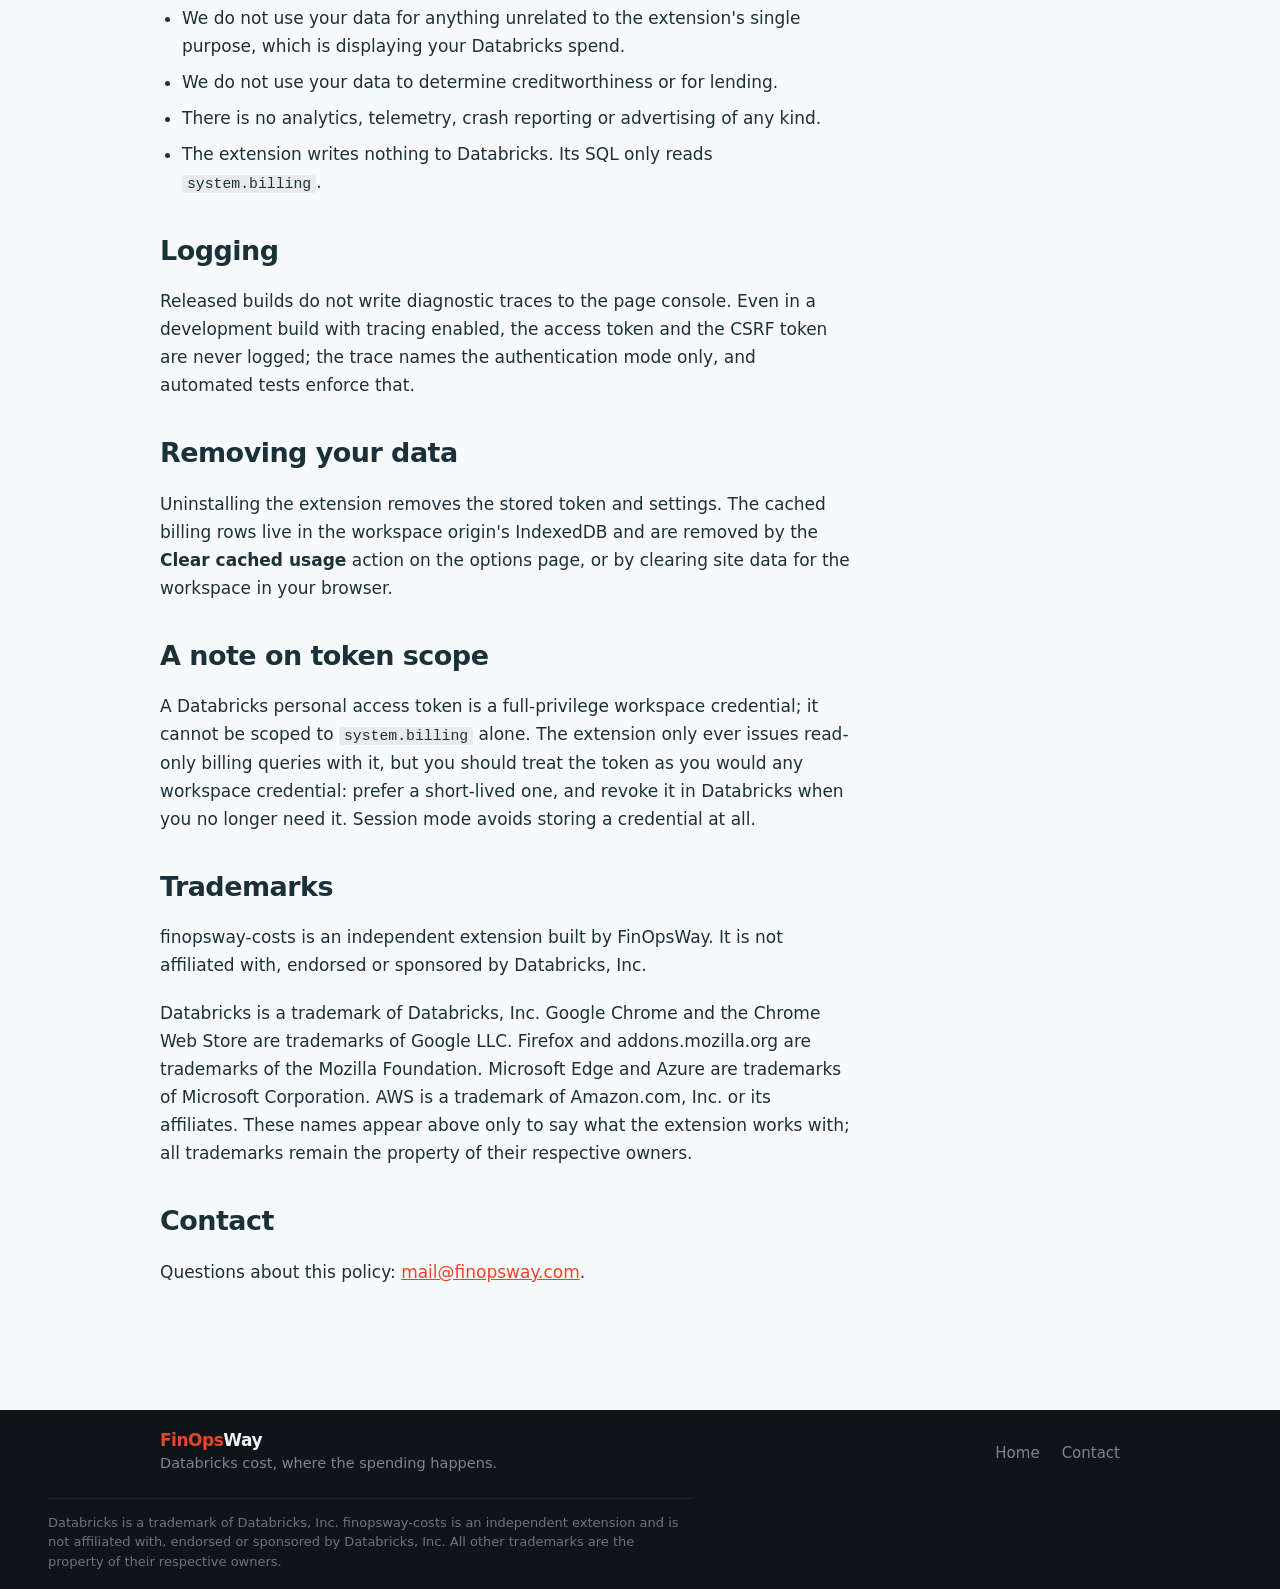
==== commit acbf0231: "feat: add trademark notices and legal disclaimers to footer and privacy policy" ====
--- a/public/privacy/index.html
+++ b/public/privacy/index.html
@@ -153,6 +153,22 @@
         Session mode avoids storing a credential at all.
       </p>
 
+      <!-- The site footer's trademark line links here, so this id has to stay. -->
+      <h2 id="trademarks">Trademarks</h2>
+      <p>
+        finopsway-costs is an independent extension built by FinOpsWay. It is not
+        affiliated with, endorsed or sponsored by Databricks, Inc.
+      </p>
+      <p>
+        Databricks is a trademark of Databricks, Inc. Google Chrome and the
+        Chrome Web Store are trademarks of Google LLC. Firefox and
+        addons.mozilla.org are trademarks of the Mozilla Foundation. Microsoft
+        Edge and Azure are trademarks of Microsoft Corporation. AWS is a
+        trademark of Amazon.com, Inc. or its affiliates. These names appear above
+        only to say what the extension works with; all trademarks remain the
+        property of their respective owners.
+      </p>
+
       <h2>Contact</h2>
       <p>
         Questions about this policy:
@@ -171,6 +187,13 @@
           <a href="mailto:mail@finopsway.com">Contact</a>
         </nav>
       </div>
+      <!-- No link back to #trademarks here: the full notice is on this page. -->
+      <p class="legal">
+        Databricks is a trademark of Databricks, Inc. finopsway-costs is an
+        independent extension and is not affiliated with, endorsed or sponsored
+        by Databricks, Inc. All other trademarks are the property of their
+        respective owners.
+      </p>
     </footer>
   </body>
 </html>
--- a/public/styles.css
+++ b/public/styles.css
@@ -601,6 +601,19 @@
   color: var(--muted);
 }
 
+/* The trademark line sits under the whole footer bar, not beside the wordmark:
+ * it is a full sentence and would fight the nav for the same row. Measure is
+ * capped so it wraps into two or three lines rather than one long ruler. */
+.legal {
+  border-top: 1px solid var(--ink-lift);
+  padding: 14px 0 20px;
+  max-width: 78ch;
+  font-size: 13px;
+  line-height: 1.5;
+  color: var(--muted);
+  opacity: 0.85;
+}
+
 /* Below this a third of the row cannot hold a clock; the grid gives way to a
  * plain wrapping row and the exact hatch alignment with it. */
 @media (max-width: 720px) {
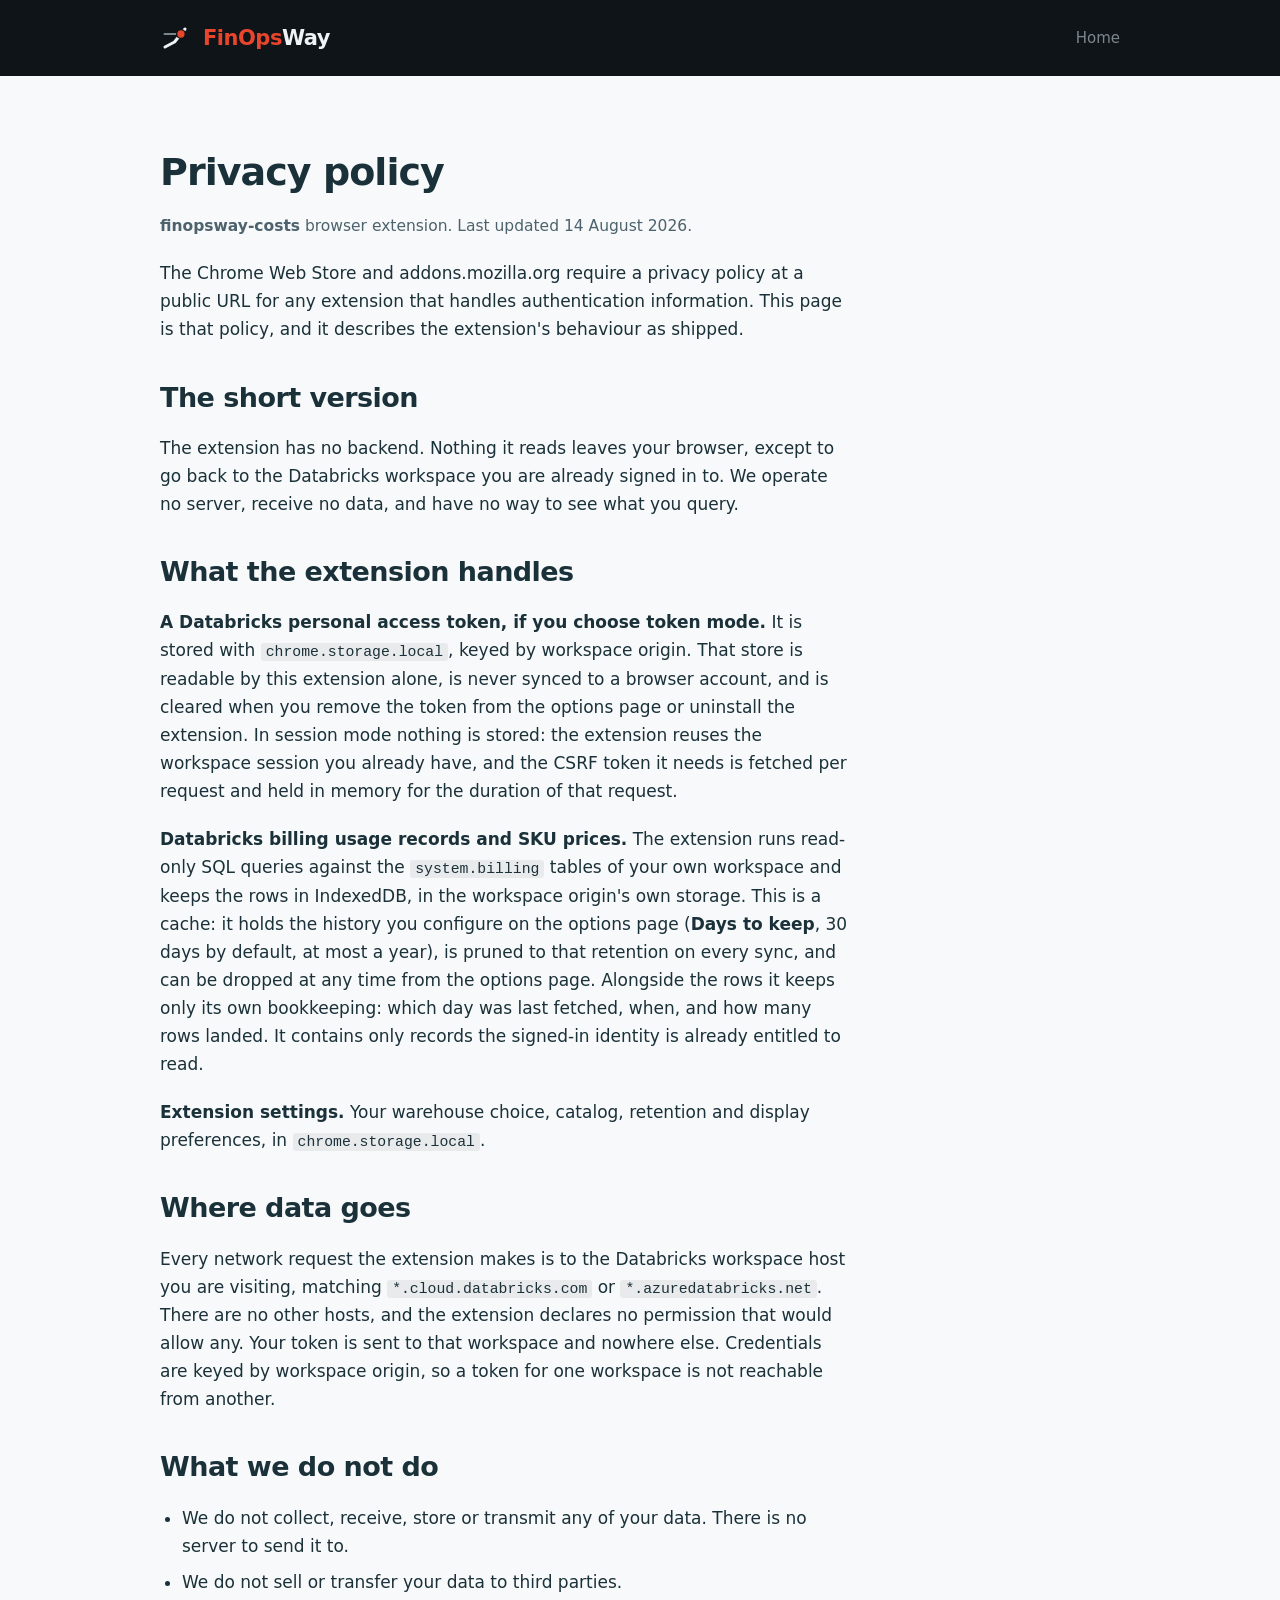
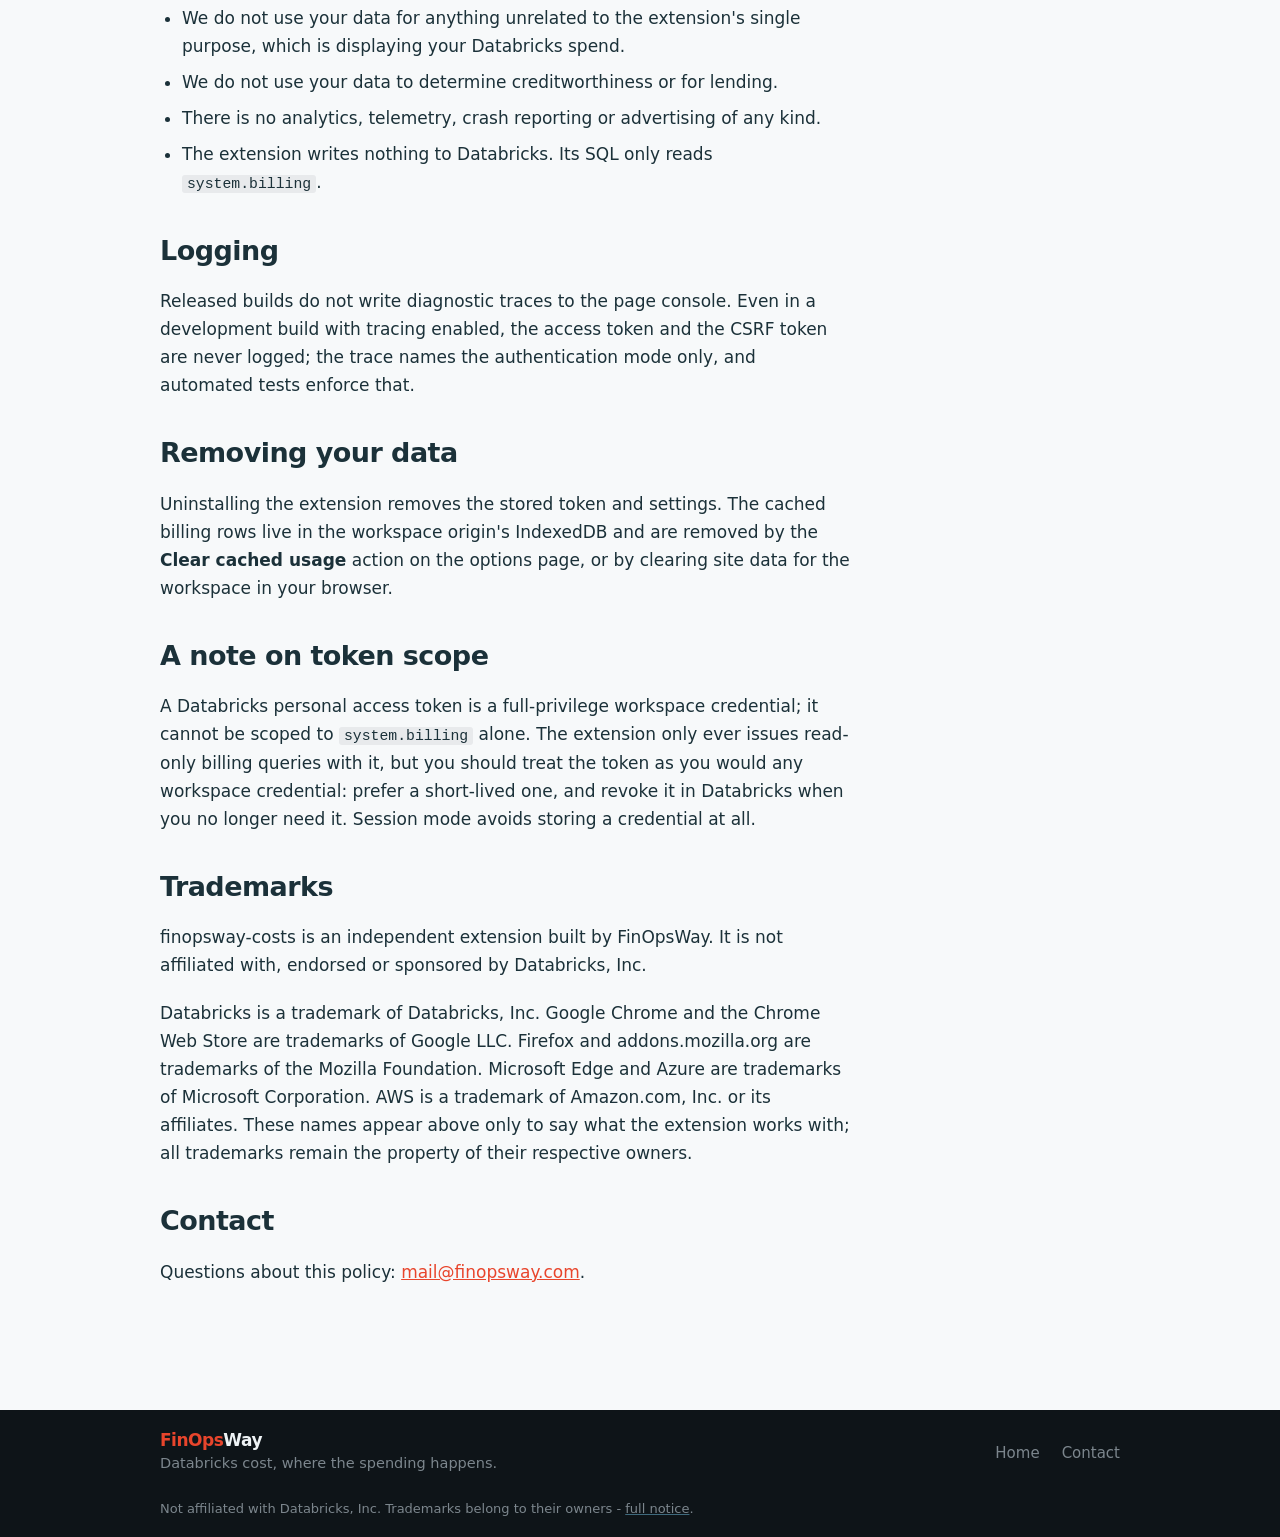
==== commit 38456d62: "feat: update footer trademark notice for clarity and styling improvements" ====
--- a/public/privacy/index.html
+++ b/public/privacy/index.html
@@ -187,12 +187,10 @@
           <a href="mailto:mail@finopsway.com">Contact</a>
         </nav>
       </div>
-      <!-- No link back to #trademarks here: the full notice is on this page. -->
+      <!-- Same line as the home page; here it links up the page, not across. -->
       <p class="legal">
-        Databricks is a trademark of Databricks, Inc. finopsway-costs is an
-        independent extension and is not affiliated with, endorsed or sponsored
-        by Databricks, Inc. All other trademarks are the property of their
-        respective owners.
+        Not affiliated with Databricks, Inc. Trademarks belong to their owners -
+        <a href="#trademarks">full notice</a>.
       </p>
     </footer>
   </body>
--- a/public/styles.css
+++ b/public/styles.css
@@ -601,17 +601,26 @@
   color: var(--muted);
 }
 
-/* The trademark line sits under the whole footer bar, not beside the wordmark:
- * it is a full sentence and would fight the nav for the same row. Measure is
- * capped so it wraps into two or three lines rather than one long ruler. */
+/* Its own row under the footer bar rather than a third item inside it, which
+ * would fight the nav for the same line. It sits OUTSIDE .bar, so it has to
+ * repeat that column itself - and it overrides the 64ch measure every other
+ * `p` carries, or a one-line notice wraps for no reason. */
 .legal {
-  border-top: 1px solid var(--ink-lift);
-  padding: 14px 0 20px;
-  max-width: 78ch;
+  max-width: 960px;
+  margin: 0 auto;
+  padding: 0 0 20px;
   font-size: 13px;
-  line-height: 1.5;
-  color: var(--muted);
-  opacity: 0.85;
+  color: var(--muted);
+}
+
+/* Brand red on the ink footer reads as a call to action; a boilerplate line
+ * should not shout. Underlined so it is still visibly a link. */
+.legal a {
+  color: var(--muted);
+  text-decoration-color: var(--span);
+}
+.legal a:hover {
+  color: var(--pale);
 }
 
 /* Below this a third of the row cannot hold a clock; the grid gives way to a
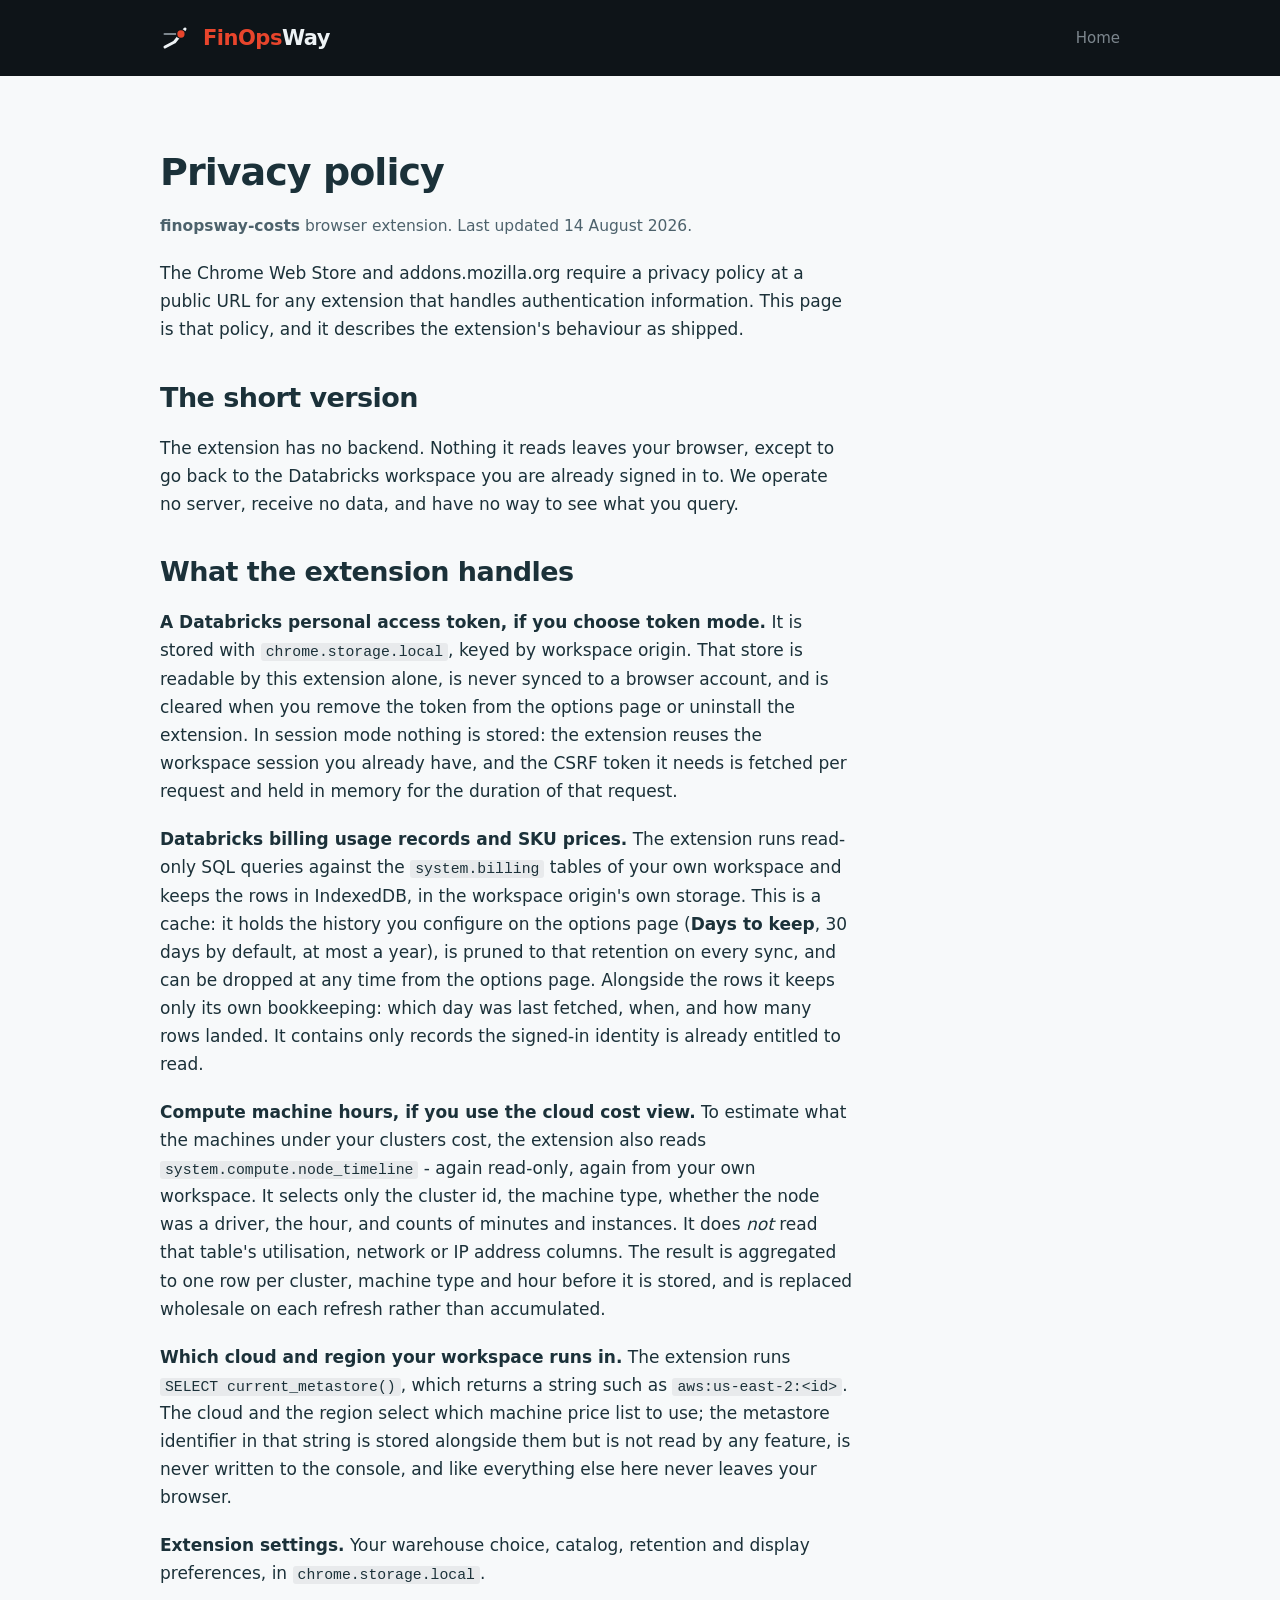
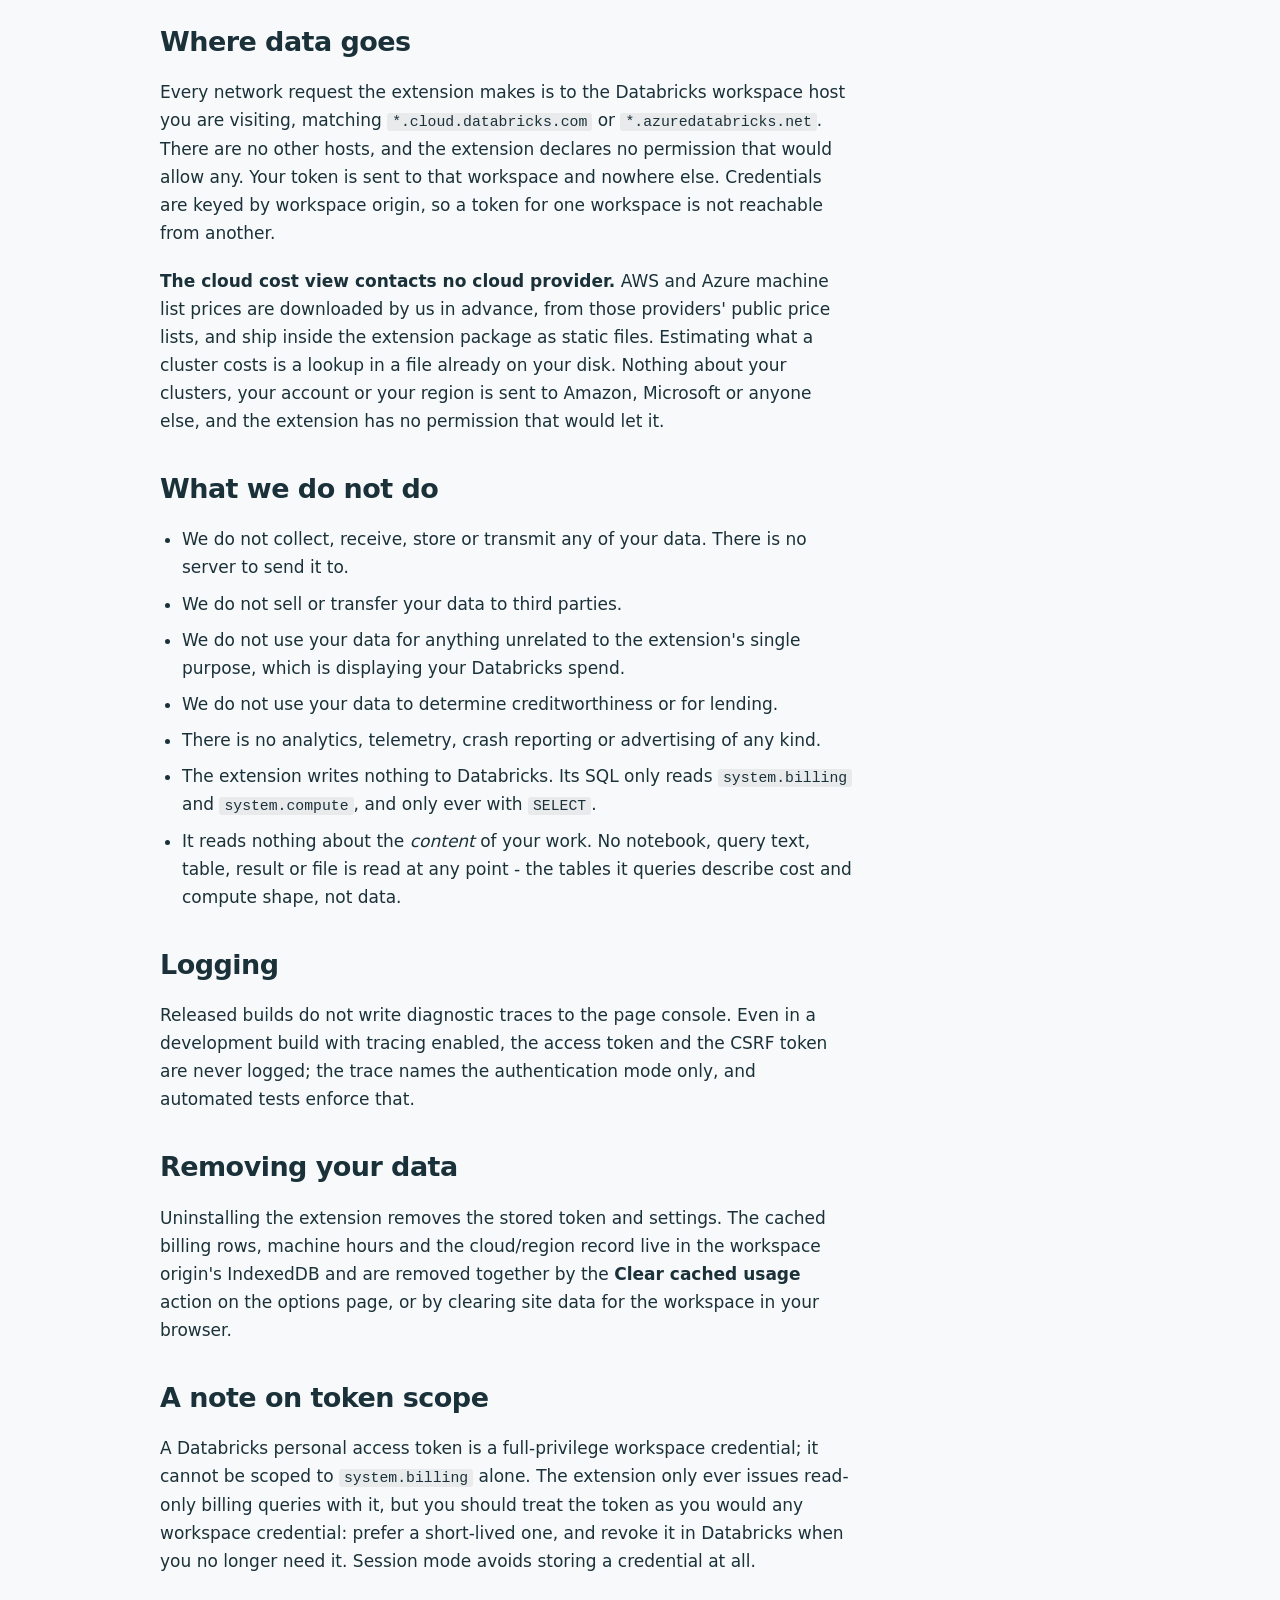
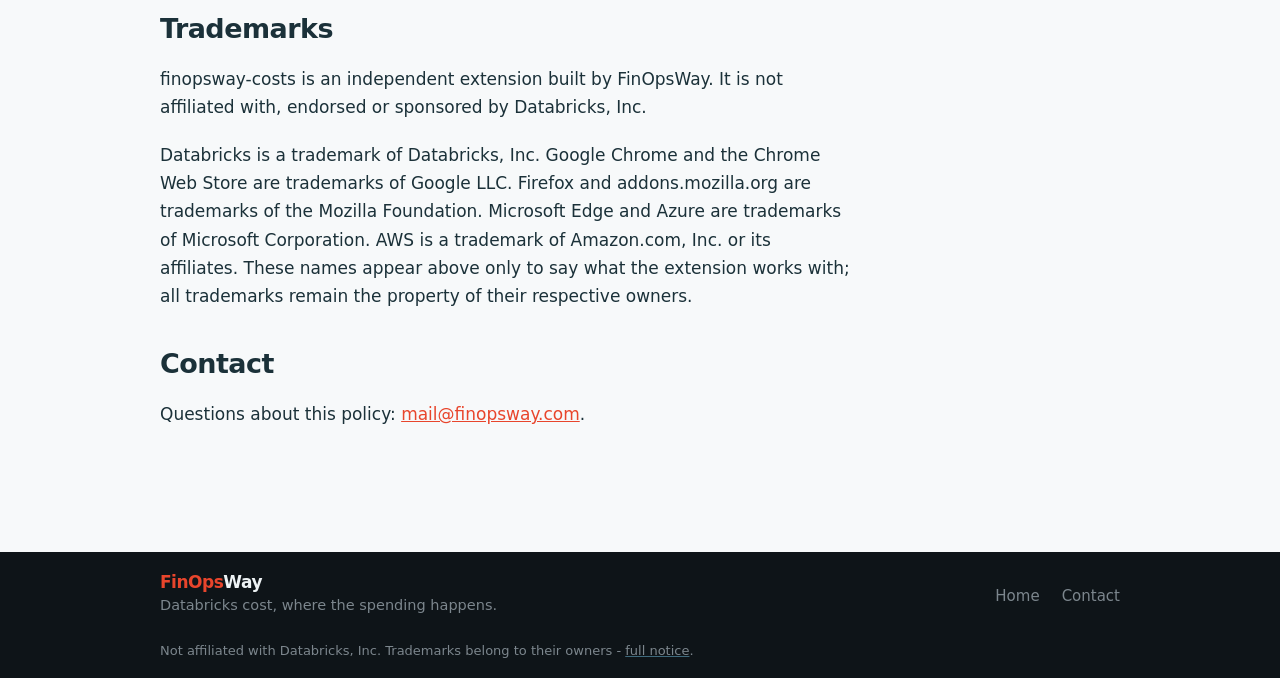
==== commit 11c96bbf: "feat: enhance privacy policy with detailed explanations of data handling and cloud cost estimation" ====
--- a/public/privacy/index.html
+++ b/public/privacy/index.html
@@ -91,6 +91,26 @@
         read.
       </p>
       <p>
+        <strong>Compute machine hours, if you use the cloud cost view.</strong>
+        To estimate what the machines under your clusters cost, the extension
+        also reads <code>system.compute.node_timeline</code> - again read-only,
+        again from your own workspace. It selects only the cluster id, the
+        machine type, whether the node was a driver, the hour, and counts of
+        minutes and instances. It does <em>not</em> read that table's
+        utilisation, network or IP address columns. The result is aggregated to
+        one row per cluster, machine type and hour before it is stored, and is
+        replaced wholesale on each refresh rather than accumulated.
+      </p>
+      <p>
+        <strong>Which cloud and region your workspace runs in.</strong> The
+        extension runs <code>SELECT current_metastore()</code>, which returns a
+        string such as <code>aws:us-east-2:&lt;id&gt;</code>. The cloud and the
+        region select which machine price list to use; the metastore identifier
+        in that string is stored alongside them but is not read by any feature,
+        is never written to the console, and like everything else here never
+        leaves your browser.
+      </p>
+      <p>
         <strong>Extension settings.</strong> Your warehouse choice, catalog,
         retention and display preferences, in <code>chrome.storage.local</code>.
       </p>
@@ -104,6 +124,15 @@
         to that workspace and nowhere else. Credentials are keyed by workspace
         origin, so a token for one workspace is not reachable from another.
       </p>
+      <p>
+        <strong>The cloud cost view contacts no cloud provider.</strong> AWS and
+        Azure machine list prices are downloaded by us in advance, from those
+        providers' public price lists, and ship inside the extension package as
+        static files. Estimating what a cluster costs is a lookup in a file
+        already on your disk. Nothing about your clusters, your account or your
+        region is sent to Amazon, Microsoft or anyone else, and the extension has
+        no permission that would let it.
+      </p>
 
       <h2>What we do not do</h2>
       <ul>
@@ -123,7 +152,13 @@
         </li>
         <li>
           The extension writes nothing to Databricks. Its SQL only reads
-          <code>system.billing</code>.
+          <code>system.billing</code> and <code>system.compute</code>, and only
+          ever with <code>SELECT</code>.
+        </li>
+        <li>
+          It reads nothing about the <em>content</em> of your work. No notebook,
+          query text, table, result or file is read at any point - the tables it
+          queries describe cost and compute shape, not data.
         </li>
       </ul>
 
@@ -138,9 +173,10 @@
       <h2>Removing your data</h2>
       <p>
         Uninstalling the extension removes the stored token and settings. The
-        cached billing rows live in the workspace origin's IndexedDB and are
-        removed by the <strong>Clear cached usage</strong> action on the options
-        page, or by clearing site data for the workspace in your browser.
+        cached billing rows, machine hours and the cloud/region record live in
+        the workspace origin's IndexedDB and are removed together by the
+        <strong>Clear cached usage</strong> action on the options page, or by
+        clearing site data for the workspace in your browser.
       </p>
 
       <h2>A note on token scope</h2>
--- a/public/styles.css
+++ b/public/styles.css
@@ -293,48 +293,6 @@
   white-space: nowrap;
 }
 
-/* ---------- the chip, as it renders in the product ----------------------- */
-.chipdemo {
-  padding-top: 8px;
-}
-
-.chip {
-  display: inline-flex;
-  align-items: center;
-  gap: 10px;
-  background: var(--ink-lift);
-  border: 1px solid #2c363d;
-  border-radius: 999px;
-  padding: 9px 17px;
-  font-size: 15px;
-  font-variant-numeric: tabular-nums;
-  max-width: 100%;
-  flex-wrap: wrap;
-}
-
-.lamp {
-  width: 8px;
-  height: 8px;
-  flex: 0 0 auto;
-  border-radius: 50%;
-  background: var(--mint);
-  box-shadow: 0 0 0 3px rgba(61, 220, 151, 0.18);
-}
-.lamp.small {
-  width: 7px;
-  height: 7px;
-  box-shadow: 0 0 0 2px rgba(61, 220, 151, 0.18);
-}
-
-.amount {
-  color: var(--pale);
-  font-weight: 700;
-}
-.denom,
-.window {
-  color: var(--muted);
-}
-
 .caption {
   font-size: 14.5px;
   color: var(--muted);
@@ -402,6 +360,86 @@
   font-size: 15.5px;
   color: var(--fg-soft);
   max-width: none;
+}
+
+/* ---------- the screenshot and its callouts ------------------------------- */
+/* The shot is dark workspace UI, so on the light theme it needs a frame to read
+ * as a screen rather than a hole in the page: ink ground, hairline, radius. The
+ * figure is the positioning context for the pins. */
+.shot {
+  position: relative;
+  margin: 0;
+  border: 1px solid var(--border);
+  border-radius: 8px;
+  overflow: hidden;
+  background: var(--ink);
+  line-height: 0; /* kills the inline-image descender gap under the frame */
+}
+.shot img {
+  display: block;
+  width: 100%;
+  height: auto;
+}
+
+/* Numbered pins, placed in percentages against the crop they were measured on
+ * (988x700). Replacing the image means re-measuring them - there is no way to
+ * make a pin track a picture. The ring is the page ground, not a colour, so the
+ * pin reads on either theme and over any part of the shot. */
+.pin {
+  position: absolute;
+  transform: translate(-50%, -50%);
+  width: 25px;
+  height: 25px;
+  border-radius: 50%;
+  background: var(--red);
+  color: #fff;
+  font-size: 14px;
+  font-weight: 800;
+  line-height: 25px;
+  text-align: center;
+  box-shadow: 0 0 0 3px rgba(14, 20, 24, 0.7);
+}
+
+/* The legend under the shot, not beside it: a side column would squeeze the
+ * image to about 600px, and the popover's own type would stop being readable -
+ * which defeats showing a screenshot at all. */
+.callouts {
+  list-style: none;
+  counter-reset: callout;
+  margin: 0;
+  padding: 0;
+  display: grid;
+  grid-template-columns: repeat(auto-fit, minmax(200px, 1fr));
+  gap: 20px 24px;
+}
+/* The row gap is tiny on purpose: it separates a heading from its own sentence,
+ * not one callout from the next - that is the parent grid's 20px. */
+.callouts li {
+  counter-increment: callout;
+  display: grid;
+  grid-template-columns: 25px 1fr;
+  column-gap: 10px;
+  row-gap: 2px;
+  font-size: 15px;
+  color: var(--fg-soft);
+}
+/* Same disc as .pin, so the eye pairs number to number without being told. */
+.callouts li::before {
+  content: counter(callout);
+  grid-row: 1 / 3;
+  width: 25px;
+  height: 25px;
+  border-radius: 50%;
+  background: var(--red);
+  color: #fff;
+  font-size: 14px;
+  font-weight: 800;
+  line-height: 25px;
+  text-align: center;
+}
+.callouts b {
+  color: var(--fg);
+  font-weight: 700;
 }
 
 /* ---------- chip anatomy -------------------------------------------------- */
@@ -623,14 +661,46 @@
   color: var(--pale);
 }
 
-/* Below this a third of the row cannot hold a clock; the grid gives way to a
- * plain wrapping row and the exact hatch alignment with it. */
+/* The three clocks hold ONE row all the way down: your clock, the bill's clock,
+ * the difference, left to right over the bar the difference sits above. What
+ * gives way is the type scale, never the row - wrapping it puts the difference
+ * under a clock instead of over the hatch, and the composition is the argument.
+ *
+ * `.clk` goes display:contents so the labels share grid row 1 and the times row
+ * 2. Without that, a label that wraps ("your bill's clock" is the long one)
+ * pushes its own time down and the three times stop lining up. */
 @media (max-width: 720px) {
   .clocks {
-    display: flex;
-    flex-wrap: wrap;
-    align-items: baseline;
-    gap: 18px 40px;
+    grid-auto-flow: column;
+    grid-template-rows: auto auto;
+    align-items: end;
+    gap: 6px 12px;
+  }
+  .clk {
+    display: contents;
+  }
+  .clk-label {
+    font-size: 9.5px;
+    letter-spacing: 0.08em;
+  }
+  .clk-time {
+    font-size: clamp(24px, 7.6vw, 44px);
+  }
+  .clk-gap .clk-time {
+    font-size: clamp(17px, 5vw, 30px);
+  }
+
+  /* The narrow crop takes over here (see the <picture> in index.html), and the
+   * pins were measured against the wide one. Hiding them is the honest move:
+   * placed on a different crop they would point at the wrong thing. */
+  .pin {
+    display: none;
+  }
+  /* One column: the legend now reads as a list, since it no longer has pins to
+   * pair with, and four 200px columns would shrink the text to fit. */
+  .callouts {
+    grid-template-columns: 1fr;
+    gap: 14px;
   }
 }
 
@@ -639,6 +709,16 @@
     grid-template-columns: 1fr;
     gap: 4px;
   }
+
+  /* The lockup fills the row on its own, so `margin-left: auto` strands the
+   * links against the right edge one line below it - a header split down the
+   * middle with nothing between. Dropping it lines the nav up with the lockup,
+   * the hero text and everything else on the left edge. Both bars, header and
+   * footer, wrap the same way and want the same fix. */
+  .nav {
+    margin-left: 0;
+  }
+
   /* The 78% basis plus a nowrap label overflows a phone; let the reported
    * label shrink and the hatched label wrap instead. */
   .timelabels-known {
